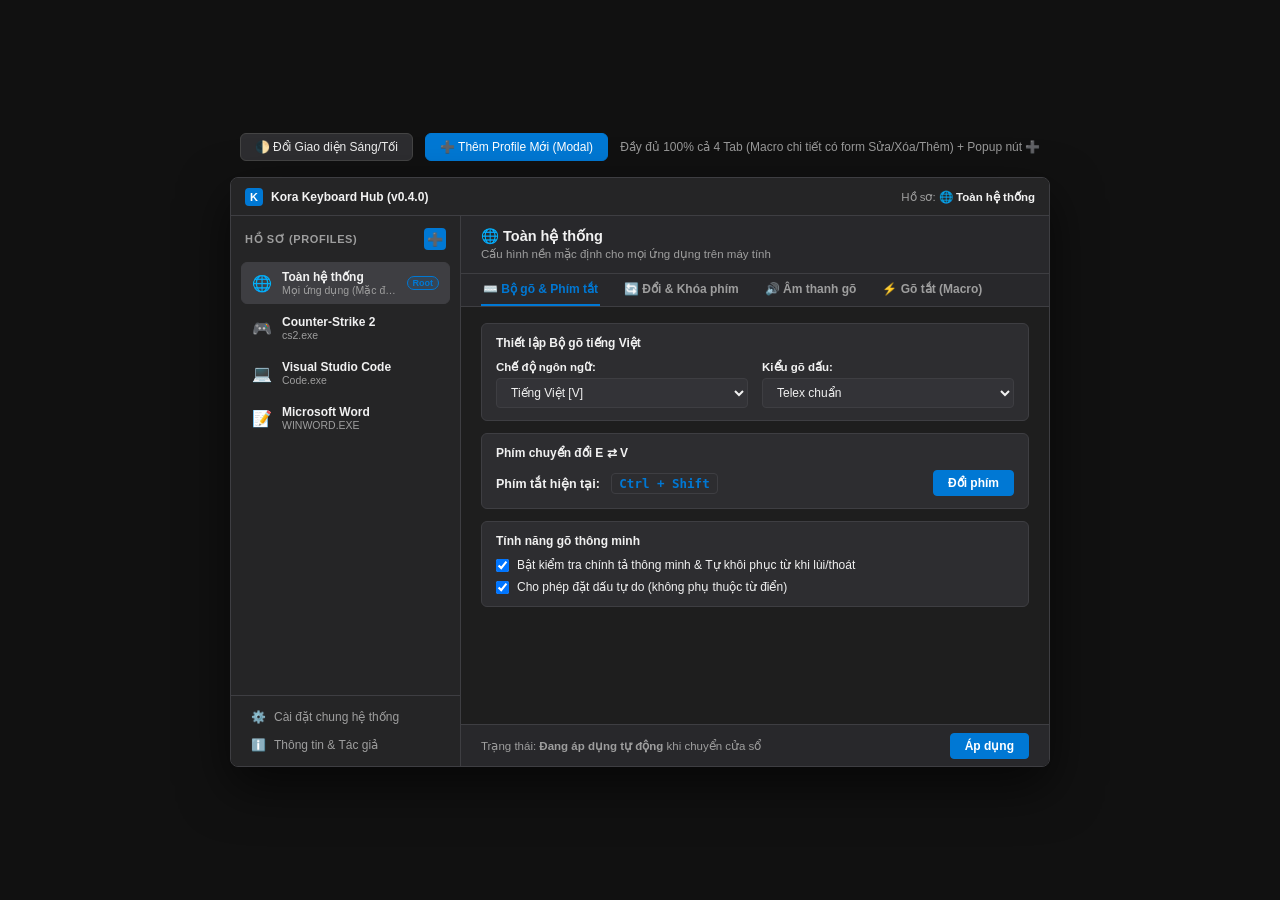
==== mockup_profiles.html @ 6442118b "feat: per-app profiles & redesigned control panel - Profile system (root + per-app child profiles) w" ====
<!DOCTYPE html>
<html lang="vi">
<head>
  <meta charset="UTF-8">
  <meta name="viewport" content="width=device-width, initial-scale=1.0">
  <title>Kora - Keyboard Hub (Toàn Diện & Đầy Đủ 100%)</title>
  <style>
    :root {
      --bg-window: #1E1E1E;
      --bg-sidebar: #252526;
      --bg-card: #2D2D30;
      --bg-card-header: #28282B;
      --bg-input: #333337;
      --text-primary: #F1F1F1;
      --text-secondary: #9E9E9E;
      --border: #3E3E42;
      --border-subtle: #333336;
      --tab-active-bg: #3E3E42;
      --accent: #0078D4;
      --accent-hover: #1684D8;
      --danger: #F44747;
      --font-family: "Segoe UI Variable Text", "Segoe UI", -apple-system, BlinkMacSystemFont, sans-serif;
    }

    body.light-theme {
      --bg-window: #F8F8F8;
      --bg-sidebar: #F0F0F0;
      --bg-card: #FFFFFF;
      --bg-card-header: #FAFAFA;
      --bg-input: #FFFFFF;
      --text-primary: #1E1E1E;
      --text-secondary: #6E6E6E;
      --border: #E0E0E0;
      --border-subtle: #E8E8E8;
      --tab-active-bg: #E4E4E4;
      --accent: #0066CC;
      --accent-hover: #0078D4;
    }

    * {
      box-sizing: border-box;
      margin: 0;
      padding: 0;
      user-select: none;
    }

    body {
      background: #111;
      color: var(--text-primary);
      font-family: var(--font-family);
      font-size: 12.5px;
      display: flex;
      flex-direction: column;
      align-items: center;
      justify-content: center;
      min-height: 100vh;
      padding: 24px;
    }

    .top-toolbar {
      display: flex;
      gap: 12px;
      margin-bottom: 16px;
      align-items: center;
    }

    .top-toolbar button {
      background: #2D2D30;
      border: 1px solid #444;
      color: #eee;
      padding: 6px 14px;
      border-radius: 6px;
      cursor: pointer;
      font-size: 12px;
    }

    .top-toolbar button:hover {
      border-color: var(--accent);
      color: #fff;
    }

    /* Main Window */
    .app-window {
      width: 820px;
      height: 590px;
      background: var(--bg-window);
      border: 1px solid var(--border);
      border-radius: 8px;
      box-shadow: 0 20px 50px rgba(0, 0, 0, 0.6);
      display: flex;
      flex-direction: column;
      overflow: hidden;
      position: relative;
    }

    /* Title Bar */
    .titlebar {
      height: 38px;
      background: var(--bg-sidebar);
      border-bottom: 1px solid var(--border);
      display: flex;
      align-items: center;
      justify-content: space-between;
      padding: 0 14px;
    }

    .titlebar-brand {
      display: flex;
      align-items: center;
      gap: 8px;
      font-weight: 600;
      font-size: 12px;
    }

    .titlebar-logo {
      width: 18px;
      height: 18px;
      background: var(--accent);
      color: white;
      border-radius: 4px;
      display: flex;
      align-items: center;
      justify-content: center;
      font-weight: bold;
      font-size: 11px;
    }

    /* Layout: 2 Columns */
    .window-body {
      flex: 1;
      display: flex;
      overflow: hidden;
    }

    /* Sidebar */
    .sidebar {
      width: 230px;
      background: var(--bg-sidebar);
      border-right: 1px solid var(--border);
      display: flex;
      flex-direction: column;
    }

    .sidebar-title {
      padding: 12px 14px 6px 14px;
      font-size: 11px;
      font-weight: 700;
      color: var(--text-secondary);
      text-transform: uppercase;
      letter-spacing: 0.6px;
      display: flex;
      justify-content: space-between;
      align-items: center;
    }

    .btn-add-profile {
      background: var(--accent);
      border: none;
      color: white;
      width: 22px;
      height: 22px;
      border-radius: 4px;
      cursor: pointer;
      display: flex;
      align-items: center;
      justify-content: center;
      font-size: 13px;
      font-weight: bold;
      transition: all 0.15s;
    }

    .btn-add-profile:hover {
      background: var(--accent-hover);
      transform: scale(1.05);
    }

    .profile-tree {
      flex: 1;
      overflow-y: auto;
      padding: 6px 10px;
      display: flex;
      flex-direction: column;
      gap: 3px;
    }

    .profile-item {
      display: flex;
      align-items: center;
      gap: 10px;
      padding: 7px 10px;
      border-radius: 6px;
      cursor: pointer;
      border: 1px solid transparent;
      transition: background 0.12s;
    }

    .profile-item:hover {
      background: var(--tab-active-bg);
    }

    .profile-item.active {
      background: var(--tab-active-bg);
      border-color: var(--border);
    }

    .profile-item-icon {
      font-size: 16px;
      width: 20px;
      text-align: center;
    }

    .profile-item-name {
      font-size: 12px;
      font-weight: 600;
      white-space: nowrap;
      overflow: hidden;
      text-overflow: ellipsis;
    }

    .profile-item-desc {
      font-size: 10.5px;
      color: var(--text-secondary);
      white-space: nowrap;
      overflow: hidden;
      text-overflow: ellipsis;
    }

    .badge-root {
      font-size: 9px;
      background: #0078D422;
      color: var(--accent);
      border: 1px solid var(--accent);
      padding: 1px 5px;
      border-radius: 10px;
      font-weight: 700;
      margin-left: auto;
    }

    .sidebar-footer {
      border-top: 1px solid var(--border);
      padding: 8px 10px;
      display: flex;
      flex-direction: column;
      gap: 2px;
    }

    .sidebar-footer-btn {
      display: flex;
      align-items: center;
      gap: 8px;
      padding: 6px 10px;
      border-radius: 5px;
      font-size: 12px;
      color: var(--text-secondary);
      cursor: pointer;
    }

    .sidebar-footer-btn:hover, .sidebar-footer-btn.active {
      color: var(--text-primary);
      background: var(--tab-active-bg);
    }

    /* Right Main Area */
    .main-area {
      flex: 1;
      display: flex;
      flex-direction: column;
      background: var(--bg-window);
      overflow: hidden;
    }

    .profile-banner {
      padding: 12px 20px;
      border-bottom: 1px solid var(--border);
      background: var(--bg-card-header);
      display: flex;
      justify-content: space-between;
      align-items: center;
    }

    /* Sub Tabs Header */
    .subtabs {
      display: flex;
      padding: 0 20px;
      background: var(--bg-card-header);
      border-bottom: 1px solid var(--border);
      gap: 22px;
    }

    .subtab {
      padding: 8px 2px;
      font-size: 12px;
      font-weight: 600;
      color: var(--text-secondary);
      cursor: pointer;
      border-bottom: 2px solid transparent;
      transition: all 0.15s;
    }

    .subtab:hover {
      color: var(--text-primary);
    }

    .subtab.active {
      color: var(--accent);
      border-bottom-color: var(--accent);
    }

    /* Content Area */
    .tab-content {
      flex: 1;
      overflow-y: auto;
      padding: 16px 20px;
      display: flex;
      flex-direction: column;
      gap: 12px;
    }

    /* General Cards */
    .card {
      background: var(--bg-card);
      border: 1px solid var(--border);
      border-radius: 6px;
      padding: 12px 14px;
    }

    .card-title {
      font-size: 12px;
      font-weight: 700;
      color: var(--text-primary);
      margin-bottom: 10px;
      display: flex;
      justify-content: space-between;
      align-items: center;
    }

    input[type="text"], select {
      background: var(--bg-input);
      color: var(--text-primary);
      border: 1px solid var(--border);
      padding: 6px 10px;
      border-radius: 4px;
      font-size: 12px;
      outline: none;
      font-family: inherit;
    }

    input[type="text"]:focus, select:focus {
      border-color: var(--accent);
    }

    .btn {
      background: var(--bg-input);
      color: var(--text-primary);
      border: 1px solid var(--border);
      padding: 5px 14px;
      border-radius: 4px;
      cursor: pointer;
      font-size: 12px;
      font-weight: 500;
      display: inline-flex;
      align-items: center;
      gap: 5px;
    }

    .btn:hover {
      border-color: var(--accent);
      color: var(--accent);
    }

    .btn-primary {
      background: var(--accent);
      border-color: var(--accent);
      color: white;
      font-weight: 600;
    }

    .btn-primary:hover {
      background: var(--accent-hover);
      color: white;
    }

    .btn-danger {
      color: var(--danger);
    }

    .btn-danger:hover {
      background: #E8112315;
      border-color: var(--danger);
    }

    label.check-row {
      display: flex;
      align-items: center;
      gap: 8px;
      font-size: 12px;
      cursor: pointer;
      color: var(--text-primary);
    }

    .key-badge {
      display: inline-block;
      background: var(--bg-card);
      border: 1px solid var(--border);
      padding: 2px 7px;
      border-radius: 4px;
      font-family: monospace;
      font-weight: bold;
      color: var(--accent);
    }

    .chip-wrap {
      display: flex;
      flex-wrap: wrap;
      gap: 6px;
      margin-top: 8px;
    }

    .chip {
      background: var(--bg-input);
      border: 1px solid var(--border);
      border-radius: 12px;
      padding: 2px 9px;
      font-size: 11px;
      display: flex;
      align-items: center;
      gap: 5px;
    }

    .chip-close {
      cursor: pointer;
      color: var(--text-secondary);
    }

    .chip-close:hover {
      color: var(--danger);
    }

    /* ===================================== */
    /* MACRO DETAIL VIEW ELEMENTS            */
    /* ===================================== */
    .macro-input-box {
      background: var(--bg-card-header);
      border: 1px solid var(--border);
      border-radius: 6px;
      padding: 10px 12px;
      display: flex;
      gap: 10px;
      align-items: center;
    }

    .input-field-group {
      display: flex;
      flex-direction: column;
      gap: 3px;
    }

    .input-field-group label {
      font-size: 10.5px;
      font-weight: 600;
      color: var(--text-secondary);
      text-transform: uppercase;
    }

    .macro-table-container {
      flex: 1;
      border: 1px solid var(--border);
      border-radius: 6px;
      overflow: hidden;
      display: flex;
      flex-direction: column;
      background: var(--bg-input);
      min-height: 190px;
    }

    .macro-table-header {
      background: var(--bg-card-header);
      border-bottom: 1px solid var(--border);
      display: grid;
      grid-template-columns: 120px 1fr 140px 80px;
      padding: 6px 12px;
      font-size: 11px;
      font-weight: 700;
      color: var(--text-secondary);
      text-transform: uppercase;
      letter-spacing: 0.5px;
    }

    .macro-table-body {
      flex: 1;
      overflow-y: auto;
    }

    .macro-row {
      display: grid;
      grid-template-columns: 120px 1fr 140px 80px;
      padding: 7px 12px;
      align-items: center;
      font-size: 12px;
      border-bottom: 1px solid var(--border-subtle);
      cursor: pointer;
      transition: background 0.1s;
    }

    .macro-row:hover {
      background: rgba(255, 255, 255, 0.04);
    }

    .macro-row.selected {
      background: var(--tab-active-bg);
      border-color: var(--accent);
    }

    .type-badge {
      display: inline-block;
      font-size: 10.5px;
      padding: 1px 6px;
      border-radius: 4px;
      background: rgba(255, 255, 255, 0.06);
      color: var(--text-secondary);
    }

    /* Remap Table */
    .data-table {
      width: 100%;
      border-collapse: collapse;
      background: var(--bg-input);
      border: 1px solid var(--border);
      border-radius: 4px;
      overflow: hidden;
    }

    .data-table th {
      text-align: left;
      font-size: 11px;
      color: var(--text-secondary);
      padding: 6px 10px;
      background: var(--bg-card-header);
      border-bottom: 1px solid var(--border);
    }

    .data-table td {
      padding: 6px 10px;
      font-size: 11.5px;
      border-bottom: 1px solid var(--border-subtle);
    }

    .panel-footer {
      height: 42px;
      background: var(--bg-card-header);
      border-top: 1px solid var(--border);
      display: flex;
      align-items: center;
      justify-content: space-between;
      padding: 0 20px;
    }

    /* ===================================== */
    /* MODAL: ADD PROFILE DIALOG             */
    /* ===================================== */
    .modal-backdrop {
      position: absolute;
      top: 0; left: 0; right: 0; bottom: 0;
      background: rgba(0, 0, 0, 0.65);
      backdrop-filter: blur(3px);
      display: none;
      align-items: center;
      justify-content: center;
      z-index: 1000;
      animation: fadeIn 0.15s ease-out;
    }

    @keyframes fadeIn {
      from { opacity: 0; transform: scale(0.98); }
      to { opacity: 1; transform: scale(1); }
    }

    .modal-window {
      width: 500px;
      background: var(--bg-window);
      border: 1px solid var(--border);
      border-radius: 8px;
      box-shadow: 0 24px 60px rgba(0, 0, 0, 0.7);
      display: flex;
      flex-direction: column;
      overflow: hidden;
    }

    .modal-header {
      padding: 12px 16px;
      background: var(--bg-sidebar);
      border-bottom: 1px solid var(--border);
      display: flex;
      align-items: center;
      justify-content: space-between;
    }

    .modal-header h3 {
      font-size: 13.5px;
      font-weight: 700;
      display: flex;
      align-items: center;
      gap: 8px;
    }

    .modal-close-btn {
      cursor: pointer;
      color: var(--text-secondary);
      font-size: 16px;
      padding: 2px 6px;
      border-radius: 4px;
    }

    .modal-close-btn:hover {
      color: var(--text-primary);
      background: var(--tab-active-bg);
    }

    .modal-body {
      padding: 16px;
      display: flex;
      flex-direction: column;
      gap: 12px;
      max-height: 480px;
      overflow-y: auto;
    }

    .preset-container {
      display: flex;
      gap: 8px;
      margin-bottom: 4px;
    }

    .preset-card {
      flex: 1;
      background: var(--bg-card);
      border: 1px solid var(--border);
      border-radius: 6px;
      padding: 8px 10px;
      cursor: pointer;
      text-align: center;
      transition: all 0.15s;
    }

    .preset-card:hover {
      border-color: var(--accent);
      background: var(--tab-active-bg);
    }

    .preset-card.selected {
      border-color: var(--accent);
      background: rgba(0, 120, 212, 0.15);
    }

    .preset-card-icon {
      font-size: 18px;
      margin-bottom: 3px;
    }

    .preset-card-title {
      font-size: 11.5px;
      font-weight: 600;
    }

    .running-apps-box {
      border: 1px solid var(--border);
      border-radius: 6px;
      background: var(--bg-input);
      overflow: hidden;
      display: flex;
      flex-direction: column;
      margin-top: 4px;
    }

    .running-apps-search {
      padding: 6px 10px;
      border-bottom: 1px solid var(--border);
      display: flex;
      gap: 6px;
      align-items: center;
      background: var(--bg-card-header);
    }

    .running-apps-list {
      max-height: 150px;
      overflow-y: auto;
    }

    .app-item {
      padding: 7px 12px;
      display: flex;
      align-items: center;
      justify-content: space-between;
      cursor: pointer;
      border-bottom: 1px solid var(--border-subtle);
      transition: background 0.1s;
    }

    .app-item:hover {
      background: var(--accent);
      color: white;
    }

    .app-item:hover .app-item-exe {
      color: rgba(255, 255, 255, 0.8);
    }

    .app-item-left {
      display: flex;
      align-items: center;
      gap: 8px;
      font-size: 12px;
      font-weight: 500;
    }

    .app-item-exe {
      font-size: 11px;
      color: var(--text-secondary);
      font-family: monospace;
    }

    .icon-picker-bar {
      display: flex;
      gap: 6px;
      overflow-x: auto;
      padding: 4px 0;
    }

    .icon-option {
      width: 28px;
      height: 28px;
      display: flex;
      align-items: center;
      justify-content: center;
      border-radius: 4px;
      background: var(--bg-input);
      border: 1px solid var(--border);
      cursor: pointer;
      font-size: 14px;
    }

    .icon-option:hover, .icon-option.selected {
      border-color: var(--accent);
      background: var(--accent);
    }
  </style>
</head>
<body>

  <div class="top-toolbar">
    <button onclick="toggleTheme()">🌓 Đổi Giao diện Sáng/Tối</button>
    <button onclick="openAddProfileModal()" style="background:var(--accent); color:white; border-color:var(--accent);">
      ➕ Thêm Profile Mới (Modal)
    </button>
    <span style="color: #999; font-size: 12px;">Đầy đủ 100% cả 4 Tab (Macro chi tiết có form Sửa/Xóa/Thêm) + Popup nút ➕</span>
  </div>

  <div class="app-window" id="mainWindow">
    <!-- Titlebar -->
    <div class="titlebar">
      <div class="titlebar-brand">
        <div class="titlebar-logo">K</div>
        <span>Kora Keyboard Hub (v0.4.0)</span>
      </div>
      <div style="font-size: 11.5px; color: var(--text-secondary);">
        Hồ sơ: <b id="titleActiveProf" style="color:var(--text-primary)">🌐 Toàn hệ thống</b>
      </div>
    </div>

    <!-- Window Body -->
    <div class="window-body">

      <!-- Sidebar -->
      <div class="sidebar">
        <div class="sidebar-title">
          <span>HỒ SƠ (PROFILES)</span>
          <button class="btn-add-profile" title="Thêm Profile Mới" onclick="openAddProfileModal()">➕</button>
        </div>

        <div class="profile-tree" id="profileTree">
          <!-- Profiles injected here -->
        </div>

        <!-- Sidebar footer -->
        <div class="sidebar-footer">
          <div class="sidebar-footer-btn" id="btnSystemSettings" onclick="openSystemSettings()">
            <span>⚙️</span> Cài đặt chung hệ thống
          </div>
          <div class="sidebar-footer-btn" id="btnAbout" onclick="openAbout()">
            <span>ℹ️</span> Thông tin & Tác giả
          </div>
        </div>
      </div>

      <!-- Right Main Panel -->
      <div class="main-area">

        <!-- Banner -->
        <div class="profile-banner">
          <div>
            <h2 id="profBannerTitle" style="font-size: 14.5px; font-weight: 700;">🌐 Toàn hệ thống</h2>
            <p id="profBannerSub" style="font-size: 11.5px; color: var(--text-secondary); margin-top: 2px;">
              Cấu hình nền mặc định cho mọi ứng dụng trên máy tính
            </p>
          </div>
          <div style="display:flex; gap: 8px;">
            <button class="btn btn-danger" id="btnDelProf" style="display:none;" onclick="deleteActiveProfile()">Xóa Profile</button>
          </div>
        </div>

        <!-- Subtabs -->
        <div class="subtabs" id="subtabContainer">
          <div class="subtab active" onclick="switchSubTab('typing')">⌨️ Bộ gõ & Phím tắt</div>
          <div class="subtab" onclick="switchSubTab('remap')">🔄 Đổi & Khóa phím</div>
          <div class="subtab" onclick="switchSubTab('sound')">🔊 Âm thanh gõ</div>
          <div class="subtab" onclick="switchSubTab('macro')">⚡ Gõ tắt (Macro)</div>
        </div>

        <!-- Main Tab Content Body -->
        <div class="tab-content" id="tabContentArea">
          <!-- Dynamic Content -->
        </div>

        <!-- Footer -->
        <div class="panel-footer">
          <span style="font-size: 11.5px; color: var(--text-secondary);" id="footerStatusText">
            Trạng thái: <b>Đang áp dụng tự động</b> khi chuyển cửa sổ
          </span>
          <button class="btn btn-primary" onclick="alert('Đã lưu cấu hình thành công!')">Áp dụng</button>
        </div>

      </div>

    </div>

    <!-- ==================================================== -->
    <!-- MODAL DIALOG: THÊM HỒ SƠ ỨNG DỤNG MỚI                -->
    <!-- ==================================================== -->
    <div class="modal-backdrop" id="addProfileModal">
      <div class="modal-window">
        <!-- Header -->
        <div class="modal-header">
          <h3>
            <span style="background:var(--accent); color:white; border-radius:4px; padding:2px 6px; font-size:12px;">+</span>
            Thêm Hồ Sơ Ứng Dụng Mới
          </h3>
          <span class="modal-close-btn" onclick="closeAddProfileModal()">✕</span>
        </div>

        <!-- Body -->
        <div class="modal-body">
          <div style="font-size:11.5px; color:var(--text-secondary); background:var(--bg-card-header); padding:8px 12px; border-radius:5px; border:1px solid var(--border);">
            💡 Hồ sơ mới tạo sẽ <b>tự động kế thừa toàn bộ thiết lập</b> từ Toàn hệ thống. Bạn chỉ cần chỉnh sửa các phím hoặc cài đặt muốn ghi đè riêng cho ứng dụng này.
          </div>
          
          <!-- 1. Profile Name & Icon Picker -->
          <div style="display:flex; gap: 10px;">
            <div style="width: 50px;">
              <label style="font-size:11px; font-weight:600; color:var(--text-secondary); display:block; margin-bottom:4px;">Icon:</label>
              <div id="selectedIconBox" style="width:100%; height:32px; background:var(--bg-input); border:1px solid var(--border); border-radius:4px; display:flex; align-items:center; justify-content:center; font-size:16px; cursor:pointer;" onclick="toggleIconPicker()">
                ⚡
              </div>
            </div>

            <div style="flex: 1;">
              <label style="font-size:11px; font-weight:600; color:var(--text-secondary); display:block; margin-bottom:4px;">Tên gợi nhớ:</label>
              <input type="text" id="inputProfName" placeholder="VD: Valorant, Figma, Photoshop..." style="width: 100%;">
            </div>
          </div>

          <!-- Mini Icon Picker list (toggled) -->
          <div class="icon-picker-bar" id="iconPickerBar" style="display:none;">
            <span class="icon-option" onclick="pickIcon('🎮')">🎮</span>
            <span class="icon-option" onclick="pickIcon('💻')">💻</span>
            <span class="icon-option" onclick="pickIcon('📝')">📝</span>
            <span class="icon-option" onclick="pickIcon('🎨')">🎨</span>
            <span class="icon-option" onclick="pickIcon('🌐')">🌐</span>
            <span class="icon-option" onclick="pickIcon('⚡')">⚡</span>
            <span class="icon-option" onclick="pickIcon('🎧')">🎧</span>
            <span class="icon-option" onclick="pickIcon('🚀')">🚀</span>
            <span class="icon-option" onclick="pickIcon('💬')">💬</span>
          </div>

          <!-- 3. Target Executable Process -->
          <div>
            <div style="display:flex; justify-content:space-between; align-items:center; margin-bottom:4px;">
              <label style="font-size:11px; font-weight:600; color:var(--text-secondary);">Tiến trình ứng dụng (.exe):</label>
              <button class="btn" style="padding:2px 8px; font-size:11px;" onclick="promptBrowseExe()">📁 Chọn file .exe...</button>
            </div>
            <input type="text" id="inputProcessExe" placeholder="VD: Photoshop.exe hoặc chọn danh sách bên dưới" style="width: 100%;">
          </div>

          <!-- 4. Pick from Running Windows Apps -->
          <div>
            <div style="display:flex; justify-content:space-between; align-items:center; margin-bottom:4px;">
              <label style="font-size:11px; font-weight:600; color:var(--text-secondary);">Hoặc click chọn từ ứng dụng đang chạy:</label>
              <span style="font-size:11px; color:var(--accent); cursor:pointer;" onclick="refreshRunningApps()">🔄 Quét lại</span>
            </div>

            <div class="running-apps-box">
              <div class="running-apps-search">
                <span style="color:var(--text-secondary);">🔍</span>
                <input type="text" id="searchAppInput" placeholder="Tìm kiếm ứng dụng đang mở..." style="border:none; background:transparent; padding:2px 4px; width:100%; font-size:11.5px;" oninput="filterRunningApps(this.value)">
              </div>

              <div class="running-apps-list" id="runningAppsList">
                <div class="app-item" onclick="chooseRunningApp('Valorant', 'VALORANT-Win64-Shipping.exe', '🎮')">
                  <div class="app-item-left"><span>🎮</span> <span>Valorant</span></div>
                  <div class="app-item-exe">VALORANT-Win64-Shipping.exe</div>
                </div>

                <div class="app-item" onclick="chooseRunningApp('Adobe Photoshop 2026', 'Photoshop.exe', '🎨')">
                  <div class="app-item-left"><span>🎨</span> <span>Adobe Photoshop 2026</span></div>
                  <div class="app-item-exe">Photoshop.exe</div>
                </div>

                <div class="app-item" onclick="chooseRunningApp('Discord', 'Discord.exe', '💬')">
                  <div class="app-item-left"><span>💬</span> <span>Discord</span></div>
                  <div class="app-item-exe">Discord.exe</div>
                </div>

                <div class="app-item" onclick="chooseRunningApp('Google Chrome', 'chrome.exe', '🌐')">
                  <div class="app-item-left"><span>🌐</span> <span>Google Chrome</span></div>
                  <div class="app-item-exe">chrome.exe</div>
                </div>

                <div class="app-item" onclick="chooseRunningApp('Windows Terminal', 'WindowsTerminal.exe', '⚡')">
                  <div class="app-item-left"><span>⚡</span> <span>Windows Terminal</span></div>
                  <div class="app-item-exe">WindowsTerminal.exe</div>
                </div>

                <div class="app-item" onclick="chooseRunningApp('Spotify Music', 'Spotify.exe', '🎧')">
                  <div class="app-item-left"><span>🎧</span> <span>Spotify</span></div>
                  <div class="app-item-exe">Spotify.exe</div>
                </div>
              </div>
            </div>
          </div>

        </div>

        <!-- Footer -->
        <div class="panel-footer" style="background:var(--bg-sidebar);">
          <span style="font-size:11px; color:var(--text-secondary);">
            Hỗ trợ nhận diện tự động tiến trình chạy ngầm
          </span>
          <div style="display:flex; gap:8px;">
            <button class="btn" onclick="closeAddProfileModal()">Hủy bỏ</button>
            <button class="btn btn-primary" onclick="confirmCreateProfile()">Tạo Profile</button>
          </div>
        </div>

      </div>
    </div>

    <!-- ==================================================== -->
    <!-- MODAL 2: THÊM QUY TẮC ĐỔI PHÍM (REMAP DIALOG)        -->
    <!-- ==================================================== -->
    <div class="modal-backdrop" id="remapModal">
      <div class="modal-window" style="width: 480px;">
        <div class="modal-header">
          <h3>
            <span style="background:var(--accent); color:white; border-radius:4px; padding:2px 6px; font-size:12px;">🔄</span>
            Thêm Quy Tắc Đổi Phím (Key Remap)
          </h3>
          <span class="modal-close-btn" onclick="closeRemapModal()">✕</span>
        </div>

        <div class="modal-body">
          <div style="font-size:11.5px; color:var(--text-secondary); background:var(--bg-card-header); padding:8px 12px; border-radius:5px; border:1px solid var(--border);">
            💡 Nhấn trực tiếp phím trên bàn phím của bạn vào ô bên dưới hoặc chọn từ danh sách.
          </div>

          <!-- 2 Key Input Box with Arrow -->
          <div style="display:flex; align-items:center; justify-content:space-between; gap:12px; margin-top:8px;">
            <!-- Key From -->
            <div style="flex:1;">
              <label style="font-size:11.5px; font-weight:700; color:var(--text-secondary); display:block; margin-bottom:4px;">
                KHI BẤM PHÍM:
              </label>
              <div id="boxKeyFrom" style="height:38px; background:var(--bg-input); border:2px dashed var(--accent); border-radius:6px; display:flex; align-items:center; justify-content:center; font-family:monospace; font-size:13px; font-weight:bold; cursor:pointer;" onclick="listenKey('from')">
                <span id="txtKeyFrom" style="color:var(--accent);">Caps Lock</span>
              </div>
              <small style="color:var(--text-secondary); font-size:10.5px; margin-top:3px; display:block;">Click vào ô để bấm phím</small>
            </div>

            <div style="font-size:22px; color:var(--accent); font-weight:bold; padding-top:14px;">➜</div>

            <!-- Key To -->
            <div style="flex:1;">
              <label style="font-size:11.5px; font-weight:700; color:var(--text-secondary); display:block; margin-bottom:4px;">
                SẼ HOẠT ĐỘNG NHƯ:
              </label>
              <div id="boxKeyTo" style="height:38px; background:var(--bg-input); border:1px solid var(--border); border-radius:6px; display:flex; align-items:center; justify-content:center; font-family:monospace; font-size:13px; font-weight:bold; cursor:pointer;" onclick="listenKey('to')">
                <span id="txtKeyTo">Escape</span>
              </div>
              <small style="color:var(--text-secondary); font-size:10.5px; margin-top:3px; display:block;">Click vào ô để bấm phím</small>
            </div>
          </div>

          <!-- Quick Suggestions -->
          <div style="margin-top:10px;">
            <label style="font-size:11px; font-weight:600; color:var(--text-secondary); display:block; margin-bottom:6px;">
              Các cặp đổi phím phổ biến:
            </label>
            <div style="display:flex; flex-wrap:wrap; gap:6px;">
              <button class="btn" style="font-size:11px; padding:3px 8px;" onclick="setRemapPair('Caps Lock', 'Ctrl')">Caps Lock ➜ Ctrl</button>
              <button class="btn" style="font-size:11px; padding:3px 8px;" onclick="setRemapPair('Caps Lock', 'Escape')">Caps Lock ➜ Escape</button>
              <button class="btn" style="font-size:11px; padding:3px 8px;" onclick="setRemapPair('Insert', 'Delete')">Insert ➜ Delete</button>
              <button class="btn" style="font-size:11px; padding:3px 8px;" onclick="setRemapPair('F1', 'Escape')">F1 ➜ Escape</button>
            </div>
          </div>
        </div>

        <div class="panel-footer" style="background:var(--bg-sidebar);">
          <span style="font-size:11px; color:var(--text-secondary);" id="txtRemapTargetContext">Áp dụng cho: <b>...</b></span>
          <div style="display:flex; gap:8px;">
            <button class="btn" onclick="closeRemapModal()">Hủy bỏ</button>
            <button class="btn btn-primary" onclick="confirmSaveRemap()">Xác nhận đổi phím</button>
          </div>
        </div>
      </div>
    </div>

    <!-- ==================================================== -->
    <!-- MODAL 3: KHÓA / VÔ HIỆU HÓA PHÍM (DISABLE DIALOG)    -->
    <!-- ==================================================== -->
    <div class="modal-backdrop" id="disableModal">
      <div class="modal-window" style="width: 480px;">
        <div class="modal-header">
          <h3>
            <span style="background:var(--danger); color:white; border-radius:4px; padding:2px 6px; font-size:12px;">🚫</span>
            Khóa / Vô Hiệu Hóa Phím
          </h3>
          <span class="modal-close-btn" onclick="closeDisableModal()">✕</span>
        </div>

        <div class="modal-body">
          <div style="font-size:11.5px; color:var(--text-secondary); background:var(--bg-card-header); padding:8px 12px; border-radius:5px; border:1px solid var(--border);">
            ⚠️ Khi bị khóa, phím này sẽ <b>không gửi bất kỳ tín hiệu nào</b> về Windows hoặc Game khi bạn nhấn vào nó.
          </div>

          <!-- Key to disable display box -->
          <div style="margin-top:8px;">
            <label style="font-size:11.5px; font-weight:700; color:var(--text-secondary); display:block; margin-bottom:4px;">
              PHÍM CẦN KHÓA:
            </label>
            <div id="boxKeyDisable" style="height:42px; background:var(--bg-input); border:2px dashed var(--danger); border-radius:6px; display:flex; align-items:center; justify-content:center; font-family:monospace; font-size:14px; font-weight:bold; cursor:pointer;" onclick="listenDisableKey()">
              <span id="txtKeyDisable" style="color:var(--danger);">Left Windows</span>
            </div>
            <small style="color:var(--text-secondary); font-size:10.5px; margin-top:3px; display:block;">Click vào khung phía trên rồi bấm phím bạn muốn khóa</small>
          </div>

          <!-- Quick Chips to disable -->
          <div style="margin-top:12px;">
            <label style="font-size:11px; font-weight:600; color:var(--text-secondary); display:block; margin-bottom:6px;">
              Hoặc click chọn nhanh các phím hay bị bấm nhầm:
            </label>
            <div style="display:flex; flex-wrap:wrap; gap:6px;">
              <button class="btn" style="font-size:11px; padding:3px 8px;" onclick="setDisableKeyInput('Left Windows')">🚫 Left Windows</button>
              <button class="btn" style="font-size:11px; padding:3px 8px;" onclick="setDisableKeyInput('Right Windows')">🚫 Right Windows</button>
              <button class="btn" style="font-size:11px; padding:3px 8px;" onclick="setDisableKeyInput('Insert')">🚫 Insert (Ghi đè chữ)</button>
              <button class="btn" style="font-size:11px; padding:3px 8px;" onclick="setDisableKeyInput('Caps Lock')">🚫 Caps Lock</button>
              <button class="btn" style="font-size:11px; padding:3px 8px;" onclick="setDisableKeyInput('F1')">🚫 F1 (Trợ giúp)</button>
              <button class="btn" style="font-size:11px; padding:3px 8px;" onclick="setDisableKeyInput('Scroll Lock')">🚫 Scroll Lock</button>
            </div>
          </div>
        </div>

        <div class="panel-footer" style="background:var(--bg-sidebar);">
          <span style="font-size:11px; color:var(--text-secondary);" id="txtDisableTargetContext">Áp dụng cho: <b>...</b></span>
          <div style="display:flex; gap:8px;">
            <button class="btn" onclick="closeDisableModal()">Hủy bỏ</button>
            <button class="btn btn-danger" style="background:var(--danger); color:white; border-color:var(--danger);" onclick="confirmSaveDisable()">Khóa phím này</button>
          </div>
        </div>
      </div>
    </div>

    <!-- ==================================================== -->
    <!-- MODAL 4: PHÍM CHUYỂN ĐỔI E ⇄ V (HOTKEY DIALOG)       -->
    <!-- ==================================================== -->
    <div class="modal-backdrop" id="hotkeyModal">
      <div class="modal-window" style="width: 440px;">
        <div class="modal-header">
          <h3>
            <span style="background:var(--accent); color:white; border-radius:4px; padding:2px 6px; font-size:12px;">⌨️</span>
            Phím Tắt Chuyển Đổi Tiếng Việt ⇄ Tiếng Anh
          </h3>
          <span class="modal-close-btn" onclick="closeHotkeyModal()">✕</span>
        </div>

        <div class="modal-body">
          <div style="font-size:11.5px; color:var(--text-secondary); background:var(--bg-card-header); padding:8px 12px; border-radius:5px; border:1px solid var(--border);">
            💡 Nhấn tổ hợp phím bạn muốn gán làm phím chuyển đổi hoặc chọn nhanh phím tắt gợi ý bên dưới.
          </div>

          <!-- Hotkey display box -->
          <div style="margin-top:10px;">
            <label style="font-size:11.5px; font-weight:700; color:var(--text-secondary); display:block; margin-bottom:4px;">
              TỔ HỢP PHÍM ĐƯỢC CHỌN:
            </label>
            <div id="boxHotkeyDisplay" style="height:46px; background:var(--bg-input); border:2px dashed var(--accent); border-radius:6px; display:flex; align-items:center; justify-content:center; font-family:monospace; font-size:15px; font-weight:bold; cursor:pointer;" onclick="listenHotkey()">
              <span id="txtHotkeyDisplay" style="color:var(--accent);">Ctrl + Shift</span>
            </div>
            <small style="color:var(--text-secondary); font-size:10.5px; margin-top:3px; display:block;">Click vào khung phía trên rồi bấm tổ hợp phím của bạn</small>
          </div>

          <!-- Quick Suggestions -->
          <div style="margin-top:12px;">
            <label style="font-size:11px; font-weight:600; color:var(--text-secondary); display:block; margin-bottom:6px;">
              Các tổ hợp phím thông dụng:
            </label>
            <div style="display:flex; flex-wrap:wrap; gap:6px;">
              <button class="btn" style="font-size:11px; padding:4px 9px;" onclick="setHotkeyPreset('Ctrl + Shift')">Ctrl + Shift (Mặc định)</button>
              <button class="btn" style="font-size:11px; padding:4px 9px;" onclick="setHotkeyPreset('Alt + Z')">Alt + Z (Tiện tay trái)</button>
              <button class="btn" style="font-size:11px; padding:4px 9px;" onclick="setHotkeyPreset('Windows + Space')">Win + Space</button>
              <button class="btn" style="font-size:11px; padding:4px 9px;" onclick="setHotkeyPreset('Shift + Space')">Shift + Space</button>
              <button class="btn" id="btnInheritHotkey" style="font-size:11px; padding:4px 9px; display:none;" onclick="setHotkeyPreset('inherit')">🌐 Kế thừa Toàn hệ thống</button>
            </div>
          </div>
        </div>

        <div class="panel-footer" style="background:var(--bg-sidebar);">
          <span style="font-size:11px; color:var(--text-secondary);" id="txtHotkeyTargetContext">Áp dụng cho: <b>...</b></span>
          <div style="display:flex; gap:8px;">
            <button class="btn" onclick="closeHotkeyModal()">Hủy bỏ</button>
            <button class="btn btn-primary" onclick="confirmSaveHotkey()">Lưu phím tắt</button>
          </div>
        </div>
      </div>
    </div>

  </div>

  <script>
    // State database
    const profiles = {
      global: {
        id: 'global',
        name: 'Toàn hệ thống',
        process: 'Mọi ứng dụng (Mặc định)',
        icon: '🌐',
        isRoot: true,
        mode: 'vietnamese',
        method: 'telex',
        hotkey: 'Ctrl + Shift',
        smartSpell: true,
        freeTyping: true,
        remaps: [
          { from: 'Caps Lock', to: 'Ctrl' },
          { from: 'Scroll Lock', to: 'Mute Volume' }
        ],
        disabled: ['Insert'],
        soundEnabled: true,
        soundPack: 'Mechanical Cherry Blue (Clicky)',
        soundVol: 80,
        macroRule: 'global',
        useMacro: true,
        macroInEnglish: true,
        macros: [
          { key: 'vn', val: 'Việt Nam', type: 'Bình thường' },
          { key: 'dc', val: 'được', type: 'Bình thường' },
          { key: 'ko', val: 'không', type: 'Bình thường' },
          { key: 'Kora', val: 'Kora Vietnamese Input Method', type: 'Đầu từ' },
          { key: 'email', val: 'manhkien13041997@gmail.com', type: 'Bình thường' }
        ]
      },
      cs2: {
        id: 'cs2',
        name: 'Counter-Strike 2',
        process: 'cs2.exe',
        icon: '🎮',
        isRoot: false,
        mode: 'english',
        method: 'inherit',
        hotkey: 'inherit',
        smartSpell: true,
        freeTyping: false,
        soundEnabled: false,
        soundPack: 'inherit',
        soundVol: 0,
        useMacro: true,
        macroInEnglish: false,
        mutedMacros: ['vn', 'dc'],
        overriddenMacros: {},
        appMacros: [{ key: 'gg', val: 'Good Game! Well played.', type: 'Bình thường' }],
        // Remap & Disable Cách 2
        mutedRemaps: ['Scroll Lock'],
        overriddenRemaps: {},
        appRemaps: [],
        unmutedDisabled: [],
        appDisabled: ['Left Windows', 'Right Windows', 'Caps Lock']
      },
      vscode: {
        id: 'vscode',
        name: 'Visual Studio Code',
        process: 'Code.exe',
        icon: '💻',
        isRoot: false,
        mode: 'inherit',
        method: 'inherit',
        hotkey: 'inherit',
        smartSpell: false,
        freeTyping: true,
        soundEnabled: true,
        soundPack: 'Typing Mechanical Quiet',
        soundVol: 60,
        useMacro: true,
        macroInEnglish: true,
        mutedMacros: [],
        overriddenMacros: {
          'email': { val: 'kien.manh@rust-coder.io', type: 'Bình thường' }
        },
        appMacros: [
          { key: 'fn', val: 'pub fn new() -> Self {\n    Self {}\n}', type: 'Bình thường' },
          { key: 'st', val: 'pub struct MyModel {}', type: 'Bình thường' }
        ],
        // Remap & Disable Cách 2
        mutedRemaps: [],
        overriddenRemaps: {
          'Caps Lock': 'Escape'
        },
        appRemaps: [{ from: 'F1', to: 'F5' }],
        unmutedDisabled: ['Insert'], // Mở khóa phím Insert trong VS Code
        appDisabled: []
      },
      word: {
        id: 'word',
        name: 'Microsoft Word',
        process: 'WINWORD.EXE',
        icon: '📝',
        isRoot: false,
        mode: 'vietnamese',
        method: 'telex',
        hotkey: 'inherit',
        smartSpell: true,
        freeTyping: true,
        soundEnabled: true,
        soundPack: 'inherit',
        soundVol: 80,
        useMacro: true,
        macroInEnglish: false,
        mutedMacros: [],
        overriddenMacros: {},
        appMacros: [],
        mutedRemaps: [],
        overriddenRemaps: {},
        appRemaps: [],
        unmutedDisabled: [],
        appDisabled: []
      }
    };

    let activeProfileId = 'global';
    let activeSubTab = 'typing';
    let isGlobalSettingsView = false;
    let selectedMacroIndex = -1;
    let currentSelectedIcon = '🎮';
    let currentPreset = 'custom';

    function renderSidebar() {
      const tree = document.getElementById('profileTree');
      tree.innerHTML = Object.values(profiles).map(p => `
        <div class="profile-item ${activeProfileId === p.id && !isGlobalSettingsView ? 'active' : ''}" onclick="selectProfile('${p.id}')">
          <span class="profile-item-icon">${p.icon}</span>
          <div style="flex:1; min-width:0;">
            <div class="profile-item-name">${p.name}</div>
            <div class="profile-item-desc">${p.process}</div>
          </div>
          ${p.isRoot ? '<span class="badge-root">Root</span>' : ''}
        </div>
      `).join('');
    }

    function selectProfile(id) {
      activeProfileId = id;
      isGlobalSettingsView = false;
      document.getElementById('btnSystemSettings').classList.remove('active');
      document.getElementById('btnAbout').classList.remove('active');
      document.getElementById('subtabContainer').style.display = 'flex';
      selectedMacroIndex = -1;
      renderSidebar();
      renderCurrentTab();
    }

    function switchSubTab(tab) {
      activeSubTab = tab;
      const tabs = document.querySelectorAll('.subtab');
      tabs.forEach((el, idx) => {
        const names = ['typing', 'remap', 'sound', 'macro'];
        el.classList.toggle('active', names[idx] === tab);
      });
      selectedMacroIndex = -1;
      renderCurrentTab();
    }

    function renderCurrentTab() {
      const p = profiles[activeProfileId];
      const area = document.getElementById('tabContentArea');

      // Update Header info
      document.getElementById('titleActiveProf').innerText = `${p.icon} ${p.name}`;
      document.getElementById('profBannerTitle').innerText = `${p.icon} ${p.name}`;
      document.getElementById('profBannerSub').innerText = p.isRoot 
        ? 'Cấu hình nền mặc định cho mọi ứng dụng trên máy tính' 
        : `Áp dụng khi tiến trình ${p.process} đang được kích hoạt`;
      document.getElementById('btnDelProf').style.display = p.isRoot ? 'none' : 'block';

      // 1. TAB TYPING
      if (activeSubTab === 'typing') {
        area.innerHTML = `
          <div class="card">
            <div class="card-title">Thiết lập Bộ gõ tiếng Việt</div>
            <div style="display:grid; grid-template-columns: 1fr 1fr; gap: 14px;">
              <div>
                <label style="display:block; font-size:11.5px; font-weight:600; margin-bottom:4px;">Chế độ ngôn ngữ:</label>
                <select style="width:100%;">
                  ${!p.isRoot ? '<option ' + (p.mode === 'inherit' ? 'selected' : '') + '>Kế thừa Toàn hệ thống</option>' : ''}
                  <option ${p.mode === 'vietnamese' ? 'selected' : ''}>Tiếng Việt [V]</option>
                  <option ${p.mode === 'english' ? 'selected' : ''}>Tiếng Anh [E]</option>
                </select>
              </div>
              <div>
                <label style="display:block; font-size:11.5px; font-weight:600; margin-bottom:4px;">Kiểu gõ dấu:</label>
                <select style="width:100%;">
                  ${!p.isRoot ? '<option ' + (p.method === 'inherit' ? 'selected' : '') + '>Kế thừa Toàn hệ thống</option>' : ''}
                  <option ${p.method === 'telex' ? 'selected' : ''}>Telex chuẩn</option>
                  <option ${p.method === 'vni' ? 'selected' : ''}>VNI</option>
                  <option ${p.method === 'simple' ? 'selected' : ''}>Simple Telex</option>
                </select>
              </div>
            </div>
          </div>

          <div class="card">
            <div class="card-title">Phím chuyển đổi E ⇄ V</div>
            <div style="display:flex; justify-content:space-between; align-items:center;">
              <div>
                <span style="font-weight:600;">Phím tắt hiện tại:</span>
                <span class="key-badge" style="margin-left: 8px;">
                  ${p.hotkey === 'inherit' ? `Kế thừa (${profiles.global.hotkey})` : p.hotkey}
                </span>
                ${!p.isRoot && p.hotkey !== 'inherit' ? '<span class="type-badge" style="color:var(--warning); margin-left:6px;">✏️ Ghi đè</span>' : ''}
              </div>
              <div style="display:flex; gap:6px;">
                ${!p.isRoot && p.hotkey !== 'inherit' ? '<button class="btn" onclick="restoreGlobalHotkey()">Khôi phục</button>' : ''}
                <button class="btn btn-primary" onclick="openHotkeyModal()">
                  ${p.hotkey === 'inherit' && !p.isRoot ? 'Tùy biến cho app này' : 'Đổi phím'}
                </button>
              </div>
            </div>
          </div>

          <div class="card">
            <div class="card-title">Tính năng gõ thông minh</div>
            <div style="display:flex; flex-direction:column; gap:8px;">
              <label class="check-row">
                <input type="checkbox" ${p.smartSpell ? 'checked' : ''}> 
                Bật kiểm tra chính tả thông minh & Tự khôi phục từ khi lùi/thoát
              </label>
              <label class="check-row">
                <input type="checkbox" ${p.freeTyping ? 'checked' : ''}> 
                Cho phép đặt dấu tự do (không phụ thuộc từ điển)
              </label>
            </div>
          </div>
        `;
      } 
      // 2. TAB REMAP & DISABLE (CÁCH 2: LIVE INHERITANCE + OVERRIDE & MUTE)
      else if (activeSubTab === 'remap') {
        const isRoot = p.isRoot;

        area.innerHTML = `
          ${!isRoot ? `
            <div class="card" style="background:var(--bg-card-header); border-left:3px solid var(--accent); padding:10px 14px;">
              <div style="font-weight:600; font-size:12px; display:flex; justify-content:space-between; align-items:center;">
                <span>🔗 Kế thừa quy tắc phím từ Toàn hệ thống</span>
                <span style="font-size:11px; color:var(--text-secondary);">Tự động đồng bộ</span>
              </div>
              <div style="font-size:11.5px; color:var(--text-secondary); margin-top:3px;">
                Mọi quy tắc đổi phím và khóa phím ở Toàn hệ thống đều có hiệu lực ở đây. Bạn có thể <b>Tắt riêng</b>, <b>Ghi đè phím đích</b> hoặc <b>Chặn thêm phím mới</b> cho ứng dụng này.
              </div>
            </div>
          ` : ''}

          <!-- KEY REMAPPING CARD -->
          <div class="card">
            <div class="card-title">
              <span>Bảng Đổi Phím (Key Remapping)</span>
              <button class="btn btn-primary" onclick="addOrOverrideRemap()">+ Đổi phím</button>
            </div>
            <table class="data-table">
              <thead>
                <tr>
                  <th style="width:130px;">Phím bấm</th>
                  <th style="width:30px;"></th>
                  <th>Hoạt động như</th>
                  <th style="width:140px;">Nguồn gốc</th>
                  <th style="width:130px; text-align:right;">Hành động</th>
                </tr>
              </thead>
              <tbody>
                ${renderRemapRowsCách2(p)}
              </tbody>
            </table>
          </div>

          <!-- KEY DISABLING CARD (TABLE LISTVIEW FORMAT) -->
          <div class="card">
            <div class="card-title">
              <span>Bảng Khóa / Vô hiệu hóa phím (Disable Keys)</span>
              <button class="btn btn-primary" onclick="addAppDisableKey()">+ Chặn phím</button>
            </div>
            <table class="data-table">
              <thead>
                <tr>
                  <th style="width:160px;">Phím bị chặn</th>
                  <th>Trạng thái</th>
                  <th style="width:140px;">Nguồn gốc</th>
                  <th style="width:130px; text-align:right;">Hành động</th>
                </tr>
              </thead>
              <tbody>
                ${renderDisableTableRowsCách2(p)}
              </tbody>
            </table>
          </div>
        `;
      }
      // 3. TAB SOUND
      else if (activeSubTab === 'sound') {
        area.innerHTML = `
          <div class="card">
            <div class="card-title">
              <span>Âm thanh gõ phím cơ (Typing Sound)</span>
              <label class="check-row" style="font-weight:600;">
                <input type="checkbox" id="chkSound" ${p.soundEnabled ? 'checked' : ''} onchange="toggleSound(this.checked)"> Bật âm thanh
              </label>
            </div>
            <div style="display:flex; flex-direction:column; gap:12px; margin-top:10px;">
              <div>
                <label style="display:block; font-size:11.5px; font-weight:600; margin-bottom:4px;">Gói âm thanh (Soundpack):</label>
                <select style="width:100%;" ${!p.soundEnabled ? 'disabled' : ''}>
                  ${!p.isRoot ? '<option>Kế thừa Toàn hệ thống</option>' : ''}
                  <option selected>Mechanical Cherry Blue (Clicky tiếng đanh giòn)</option>
                  <option>Mechanical Cherry Brown (Tactile đầm tay)</option>
                  <option>Typing Mechanical Quiet (Êm dịu ban đêm)</option>
                  <option>Retro Typewriter (Máy đánh chữ cổ điển)</option>
                </select>
              </div>

              <div>
                <div style="display:flex; justify-content:space-between; margin-bottom:4px;">
                  <label style="font-size:11.5px; font-weight:600;">Âm lượng:</label>
                  <span id="lblVol" style="font-weight:bold; color:var(--accent);">${p.soundVol}%</span>
                </div>
                <input type="range" min="0" max="100" value="${p.soundVol}" style="width:100%;" ${!p.soundEnabled ? 'disabled' : ''} oninput="document.getElementById('lblVol').innerText = this.value + '%'">
              </div>
            </div>
          </div>
        `;
      }
      // 4. TAB MACRO (CÁCH 2: LIVE INHERITANCE + OVERRIDE & MUTE)
      else if (activeSubTab === 'macro') {
        const isRoot = p.isRoot;
        
        // Calculate merged macros for Cách 2
        // Global list
        const globalMacros = profiles.global.macros || [];
        
        // In child profile:
        // p.mutedMacros: list of keys muted in this app (e.g. ['dc'])
        // p.overriddenMacros: list of macros overriding global (e.g. { key: 'vn', val: 'Vietnam' })
        // p.appMacros: list of macros created exclusively for this app (e.g. { key: 'fn', val: '...' })
        
        const muted = p.mutedMacros || [];
        const overrides = p.overriddenMacros || [];
        const appSpecific = p.appMacros || [];

        area.innerHTML = `
          ${!isRoot ? `
            <div class="card" style="background:var(--bg-card-header); border-left:3px solid var(--accent); padding:10px 14px;">
              <div style="font-weight:600; font-size:12px; display:flex; justify-content:space-between; align-items:center;">
                <span>🔗 Mô hình kế thừa động (Live Inheritance)</span>
                <span style="font-size:11px; color:var(--text-secondary);">Tự động đồng bộ với Toàn hệ thống</span>
              </div>
              <div style="font-size:11.5px; color:var(--text-secondary); margin-top:3px;">
                Tất cả từ gõ tắt của Toàn hệ thống đều có hiệu lực trong app này. Bạn có thể <b>Tắt riêng</b> từng từ hoặc <b>Ghi đè</b> nội dung mà không ảnh hưởng tới các app khác.
              </div>
            </div>
          ` : ''}

          <div class="card">
            <div style="display:flex; justify-content:space-between; align-items:center;">
              <label class="check-row" style="font-weight:600;">
                <input type="checkbox" id="chkUseMacro" ${p.useMacro ? 'checked' : ''} onchange="toggleMacroMaster(this.checked)"> Bật tính năng gõ tắt (Macro)
              </label>
              <label class="check-row" style="color:var(--text-secondary);" id="lblMacroEn">
                <input type="checkbox" ${p.macroInEnglish ? 'checked' : ''}> Cho phép gõ tắt cả khi ở chế độ Tiếng Anh [E]
              </label>
            </div>
          </div>

          <!-- Add / Edit Toolbar Box -->
          <div class="macro-input-box" id="macroInputCard" style="${!p.useMacro ? 'opacity:0.4; pointer-events:none;' : ''}">
            <div class="input-field-group" style="width: 125px;">
              <label>Từ viết tắt:</label>
              <input type="text" id="txtMacroKey" placeholder="VD: vn, dc, fn" autocomplete="off">
            </div>

            <div class="input-field-group" style="flex: 1;">
              <label>Nội dung thay thế:</label>
              <input type="text" id="txtMacroVal" placeholder="VD: Việt Nam, được, function()" autocomplete="off">
            </div>

            <div class="input-field-group" style="width: 135px;">
              <label>Quy tắc gõ:</label>
              <select id="selMacroType">
                <option value="normal">Bình thường</option>
                <option value="start">Đầu từ</option>
                <option value="end">Cuối từ</option>
              </select>
            </div>

            <div style="align-self: flex-end; display: flex; gap: 6px;">
              <button class="btn btn-primary" id="btnAddMacro" onclick="addOrOverrideMacro()">
                ${isRoot ? '➕ Thêm' : '➕ Thêm từ mới'}
              </button>

              <div id="editButtonGroup" style="display: none; gap: 6px;">
                <button class="btn btn-primary" onclick="saveEditMacro()">Lưu</button>
                <button class="btn btn-danger" onclick="deleteMacroEntry()">Xóa</button>
                <button class="btn" onclick="cancelEditMode()">Hủy</button>
              </div>
            </div>
          </div>

          <!-- Macro Table ListView (Cách 2 Display) -->
          <div class="macro-table-container" id="macroTableContainer" style="${!p.useMacro ? 'opacity:0.4;' : ''}">
            <div class="macro-table-header" style="grid-template-columns: 100px 1fr 140px 130px;">
              <span>Viết tắt</span>
              <span>Nội dung thay thế</span>
              <span>Nguồn gốc</span>
              <span style="text-align: right;">Hành động</span>
            </div>
            
            <div class="macro-table-body" id="macroTableBody">
              ${renderMacroRowsCách2(p)}
            </div>
          </div>
        `;
      }
    }

    // ==========================================
    // CÁCH 2: REMAP & DISABLE HANDLERS
    // ==========================================
    function renderRemapRowsCách2(p) {
      if (p.isRoot) {
        const list = p.remaps || [];
        if (list.length === 0) {
          return '<tr><td colspan="5" style="text-align:center; padding:12px; color:var(--text-secondary);">Chưa có quy tắc đổi phím nào</td></tr>';
        }
        return list.map((r, i) => `
          <tr>
            <td><span class="key-badge">${r.from}</span></td>
            <td style="color:var(--text-secondary);">➜</td>
            <td><span class="key-badge">${r.to}</span></td>
            <td><span class="type-badge" style="color:var(--accent);">🌐 Toàn hệ thống</span></td>
            <td style="text-align:right;"><button class="btn btn-danger" style="padding:2px 8px; font-size:11px;" onclick="deleteGlobalRemap(${i})">Xóa</button></td>
          </tr>
        `).join('');
      }

      // Child profile
      const globalRemaps = profiles.global.remaps || [];
      const muted = p.mutedRemaps || [];
      const overrides = p.overriddenRemaps || {};
      const appSpecific = p.appRemaps || [];

      let html = '';

      // 1. Global inherited remaps
      globalRemaps.forEach(g => {
        const isMuted = muted.includes(g.from);
        const isOverridden = overrides[g.from] !== undefined;
        const targetKey = isOverridden ? overrides[g.from] : g.to;

        html += `
          <tr style="${isMuted ? 'opacity:0.45; background:rgba(0,0,0,0.15);' : ''}">
            <td><span class="key-badge" style="${isMuted ? 'text-decoration:line-through; color:var(--text-secondary);' : ''}">${g.from}</span></td>
            <td style="color:var(--text-secondary);">➜</td>
            <td><span class="key-badge" style="${isMuted ? 'text-decoration:line-through; color:var(--text-secondary);' : ''}">${targetKey}</span></td>
            <td>
              ${isMuted ? '<span class="type-badge" style="color:var(--danger); border:1px solid var(--danger);">🚫 Đã tắt trong app</span>' :
                (isOverridden ? '<span class="type-badge" style="color:var(--warning); border:1px solid var(--warning);">✏️ Ghi đè Global</span>' :
                '<span class="type-badge">🌐 Kế thừa Global</span>')}
            </td>
            <td style="text-align:right;">
              ${isMuted ? `
                <button class="btn btn-primary" style="padding:2px 8px; font-size:11px;" onclick="unmuteRemap('${g.from}')">Bật lại</button>
              ` : `
                ${isOverridden ? `<button class="btn" style="padding:2px 6px; font-size:10.5px;" onclick="restoreGlobalRemap('${g.from}')" title="Khôi phục phím gốc Global">Khôi phục</button>` : ''}
                <button class="btn btn-danger" style="padding:2px 6px; font-size:10.5px;" onclick="muteRemap('${g.from}')" title="Không đổi phím này trong app">🚫 Tắt</button>
              `}
            </td>
          </tr>
        `;
      });

      // 2. App specific remaps
      appSpecific.forEach((r, i) => {
        html += `
          <tr>
            <td><span class="key-badge" style="color:#4EC9B0;">${r.from}</span></td>
            <td style="color:var(--text-secondary);">➜</td>
            <td><span class="key-badge" style="color:#4EC9B0;">${r.to}</span></td>
            <td><span class="type-badge" style="color:#4EC9B0; border:1px solid #4EC9B0;">✨ Riêng app này</span></td>
            <td style="text-align:right;">
              <button class="btn btn-danger" style="padding:2px 8px; font-size:11px;" onclick="deleteAppRemap(${i})">Xóa</button>
            </td>
          </tr>
        `;
      });

      return html;
    }

    function renderDisableTableRowsCách2(p) {
      if (p.isRoot) {
        const list = p.disabled || [];
        if (list.length === 0) return '<tr><td colspan="4" style="text-align:center; padding:12px; color:var(--text-secondary);">Không có phím nào bị chặn toàn máy</td></tr>';
        return list.map((k, i) => `
          <tr>
            <td><span class="key-badge" style="color:var(--danger); border-color:var(--danger);">🚫 ${k}</span></td>
            <td style="color:var(--text-secondary);">Bị chặn hoàn toàn trên toàn máy tính</td>
            <td><span class="type-badge" style="color:var(--accent);">🌐 Toàn hệ thống</span></td>
            <td style="text-align:right;">
              <button class="btn btn-danger" style="padding:2px 8px; font-size:11px;" onclick="delGlobalDisable(${i})">Xóa</button>
            </td>
          </tr>
        `).join('');
      }

      // Child profile
      const globalDisabled = profiles.global.disabled || [];
      const unmuted = p.unmutedDisabled || []; // Phím mà Global chặn nhưng app này muốn mở khóa
      const appDisabled = p.appDisabled || [];

      let html = '';

      // 1. Global disabled keys
      globalDisabled.forEach(k => {
        const isAllowedInApp = unmuted.includes(k);
        html += `
          <tr style="${isAllowedInApp ? 'opacity:0.55; background:rgba(0,0,0,0.15);' : ''}">
            <td>
              <span class="key-badge" style="${isAllowedInApp ? 'text-decoration:line-through; color:var(--text-secondary);' : 'color:var(--danger); border-color:var(--danger);'}">
                🚫 ${k}
              </span>
            </td>
            <td style="${isAllowedInApp ? 'text-decoration:line-through; color:var(--text-secondary);' : ''}">
              ${isAllowedInApp ? 'Đã cho phép sử dụng bình thường trong app này' : 'Bị chặn tín hiệu (theo Toàn hệ thống)'}
            </td>
            <td>
              ${isAllowedInApp 
                ? '<span class="type-badge" style="color:var(--success); border:1px solid var(--success);">🟢 Mở khóa riêng app</span>' 
                : '<span class="type-badge">🌐 Kế thừa Global</span>'}
            </td>
            <td style="text-align:right;">
              ${isAllowedInApp 
                ? `<button class="btn btn-primary" style="padding:2px 8px; font-size:11px;" onclick="lockGlobalDisableInApp('${k}')">Khóa lại</button>` 
                : `<button class="btn" style="padding:2px 8px; font-size:11px;" onclick="unlockGlobalDisableInApp('${k}')" title="Cho phép bấm phím này khi vào app">Mở khóa</button>`}
            </td>
          </tr>
        `;
      });

      // 2. App specific disabled keys
      appDisabled.forEach((k, i) => {
        html += `
          <tr>
            <td><span class="key-badge" style="color:#4EC9B0; border-color:#4EC9B0;">🚫 ${k}</span></td>
            <td>Bị chặn hoàn toàn khi ở trong app này</td>
            <td><span class="type-badge" style="color:#4EC9B0; border:1px solid:#4EC9B0;">✨ Riêng app này</span></td>
            <td style="text-align:right;">
              <button class="btn btn-danger" style="padding:2px 8px; font-size:11px;" onclick="removeAppDisableKey(${i})">Xóa</button>
            </td>
          </tr>
        `;
      });

      if (!html) html = '<tr><td colspan="4" style="text-align:center; padding:12px; color:var(--text-secondary);">Không có phím nào bị chặn trong ứng dụng này</td></tr>';
      return html;
    }

    // Remap handlers
    function muteRemap(from) {
      const p = profiles[activeProfileId];
      if (!p.mutedRemaps) p.mutedRemaps = [];
      if (!p.mutedRemaps.includes(from)) p.mutedRemaps.push(from);
      renderCurrentTab();
    }

    function unmuteRemap(from) {
      const p = profiles[activeProfileId];
      if (p.mutedRemaps) {
        p.mutedRemaps = p.mutedRemaps.filter(k => k !== from);
      }
      renderCurrentTab();
    }

    function restoreGlobalRemap(from) {
      const p = profiles[activeProfileId];
      if (p.overriddenRemaps && p.overriddenRemaps[from]) {
        delete p.overriddenRemaps[from];
      }
      renderCurrentTab();
    }

    function deleteGlobalRemap(i) {
      profiles.global.remaps.splice(i, 1);
      renderCurrentTab();
    }

    function deleteAppRemap(i) {
      const p = profiles[activeProfileId];
      p.appRemaps.splice(i, 1);
      renderCurrentTab();
    }

    // ==========================================
    // REMAP MODAL CONTROLLERS & KEYBOARD LISTENER
    // ==========================================
    let listeningTarget = null; // 'from' | 'to' | 'disable'

    function addOrOverrideRemap() {
      openRemapModal();
    }

    function openRemapModal() {
      const p = profiles[activeProfileId];
      document.getElementById('txtRemapTargetContext').innerHTML = `Áp dụng cho: <b>${p.icon} ${p.name}</b>`;
      document.getElementById('txtKeyFrom').innerText = 'Caps Lock';
      document.getElementById('txtKeyTo').innerText = 'Ctrl';
      resetKeyListeningStyles();
      document.getElementById('remapModal').style.display = 'flex';
    }

    function closeRemapModal() {
      document.getElementById('remapModal').style.display = 'none';
      stopListeningKey();
    }

    function setRemapPair(from, to) {
      document.getElementById('txtKeyFrom').innerText = from;
      document.getElementById('txtKeyTo').innerText = to;
      stopListeningKey();
    }

    function listenKey(target) {
      listeningTarget = target;
      resetKeyListeningStyles();
      if (target === 'from') {
        const b = document.getElementById('boxKeyFrom');
        b.style.borderColor = 'var(--accent)';
        b.style.background = 'rgba(0, 120, 212, 0.15)';
        document.getElementById('txtKeyFrom').innerText = 'Hãy nhấn phím...';
      } else if (target === 'to') {
        const b = document.getElementById('boxKeyTo');
        b.style.borderColor = 'var(--accent)';
        b.style.background = 'rgba(0, 120, 212, 0.15)';
        document.getElementById('txtKeyTo').innerText = 'Hãy nhấn phím...';
      }
    }

    function resetKeyListeningStyles() {
      const bf = document.getElementById('boxKeyFrom');
      const bt = document.getElementById('boxKeyTo');
      if (bf) { bf.style.border = '1px solid var(--border)'; bf.style.background = 'var(--bg-input)'; }
      if (bt) { bt.style.border = '1px solid var(--border)'; bt.style.background = 'var(--bg-input)'; }
    }

    function stopListeningKey() {
      listeningTarget = null;
      resetKeyListeningStyles();
    }

    function confirmSaveRemap() {
      const f = document.getElementById('txtKeyFrom').innerText.trim();
      const t = document.getElementById('txtKeyTo').innerText.trim();
      if (!f || !t || f.includes('Hãy nhấn') || t.includes('Hãy nhấn')) {
        alert('Vui lòng chọn hoặc nhấn đủ cả 2 phím!');
        return;
      }

      const p = profiles[activeProfileId];
      if (p.isRoot) {
        if (!p.remaps) p.remaps = [];
        // Replace if exists, or push
        const exIdx = p.remaps.findIndex(r => r.from.toLowerCase() === f.toLowerCase());
        if (exIdx >= 0) p.remaps[exIdx].to = t;
        else p.remaps.push({ from: f, to: t });
      } else {
        const isGlobal = (profiles.global.remaps || []).some(g => g.from.toLowerCase() === f.toLowerCase());
        if (isGlobal) {
          if (!p.overriddenRemaps) p.overriddenRemaps = {};
          p.overriddenRemaps[f] = t;
          unmuteRemap(f);
        } else {
          if (!p.appRemaps) p.appRemaps = [];
          const exIdx = p.appRemaps.findIndex(r => r.from.toLowerCase() === f.toLowerCase());
          if (exIdx >= 0) p.appRemaps[exIdx].to = t;
          else p.appRemaps.push({ from: f, to: t });
        }
      }

      closeRemapModal();
      renderCurrentTab();
    }

    // ==========================================
    // DISABLE KEYS MODAL CONTROLLERS
    // ==========================================
    function addAppDisableKey() {
      openDisableModal();
    }

    function openDisableModal() {
      const p = profiles[activeProfileId];
      document.getElementById('txtDisableTargetContext').innerHTML = `Khóa trong: <b>${p.icon} ${p.name}</b>`;
      document.getElementById('txtKeyDisable').innerText = 'Left Windows';
      document.getElementById('disableModal').style.display = 'flex';
      stopListeningKey();
    }

    function closeDisableModal() {
      document.getElementById('disableModal').style.display = 'none';
      stopListeningKey();
    }

    function setDisableKeyInput(key) {
      document.getElementById('txtKeyDisable').innerText = key;
      stopListeningKey();
    }

    function listenDisableKey() {
      listeningTarget = 'disable';
      const b = document.getElementById('boxKeyDisable');
      b.style.borderColor = 'var(--danger)';
      b.style.background = 'rgba(232, 17, 35, 0.15)';
      document.getElementById('txtKeyDisable').innerText = 'Hãy nhấn phím cần khóa...';
    }

    function confirmSaveDisable() {
      const k = document.getElementById('txtKeyDisable').innerText.trim();
      if (!k || k.includes('Hãy nhấn')) {
        alert('Vui lòng chọn hoặc nhấn phím muốn khóa!');
        return;
      }

      const p = profiles[activeProfileId];
      if (p.isRoot) {
        if (!p.disabled) p.disabled = [];
        if (!p.disabled.includes(k)) p.disabled.push(k);
      } else {
        if (!p.appDisabled) p.appDisabled = [];
        if (!p.appDisabled.includes(k)) p.appDisabled.push(k);
        // If it was unmuted, remove from unmuted
        lockGlobalDisableInApp(k);
      }

      closeDisableModal();
      renderCurrentTab();
    }

    // Global Key Listener for modal capturing
    window.addEventListener('keydown', (e) => {
      if (!listeningTarget) return;

      e.preventDefault();
      e.stopPropagation();

      // Convert code/key to friendly label
      let name = e.key;
      if (e.code === 'CapsLock') name = 'Caps Lock';
      else if (e.code === 'MetaLeft' || e.code === 'OSLeft') name = 'Left Windows';
      else if (e.code === 'MetaRight' || e.code === 'OSRight') name = 'Right Windows';
      else if (e.code === 'ControlLeft') name = 'Left Ctrl';
      else if (e.code === 'ControlRight') name = 'Right Ctrl';
      else if (e.code === 'AltLeft') name = 'Left Alt';
      else if (e.code === 'AltRight') name = 'Right Alt';
      else if (e.code === 'ShiftLeft') name = 'Left Shift';
      else if (e.code === 'ShiftRight') name = 'Right Shift';
      else if (e.code === 'Escape') name = 'Escape';
      else if (e.code === 'Insert') name = 'Insert';
      else if (e.code === 'Delete') name = 'Delete';
      else if (e.code === 'Backspace') name = 'Backspace';
      else if (e.code === 'Space') name = 'Space';
      else if (e.code === 'ScrollLock') name = 'Scroll Lock';
      else if (e.code === 'Pause') name = 'Pause';
      else if (name.length === 1) name = name.toUpperCase();

      if (listeningTarget === 'hotkey') {
        let parts = [];
        if (e.ctrlKey) parts.push('Ctrl');
        if (e.altKey) parts.push('Alt');
        if (e.shiftKey) parts.push('Shift');
        if (e.metaKey) parts.push('Windows');

        let keyName = e.key;
        if (['Control', 'Alt', 'Shift', 'Meta'].includes(keyName)) {
          // If only modifier is pressed, show them
          if (parts.length > 0) {
            document.getElementById('txtHotkeyDisplay').innerText = parts.join(' + ');
          }
          return;
        }

        if (e.code === 'Space') keyName = 'Space';
        else if (e.code === 'CapsLock') keyName = 'Caps Lock';
        else if (keyName.length === 1) keyName = keyName.toUpperCase();

        if (!parts.includes(keyName)) parts.push(keyName);
        document.getElementById('txtHotkeyDisplay').innerText = parts.join(' + ');
        stopListeningKey();
        return;
      }

      if (listeningTarget === 'from') {
        document.getElementById('txtKeyFrom').innerText = name;
        listenKey('to'); // Auto switch to 'to' key
      } else if (listeningTarget === 'to') {
        document.getElementById('txtKeyTo').innerText = name;
        stopListeningKey();
      } else if (listeningTarget === 'disable') {
        document.getElementById('txtKeyDisable').innerText = name;
        stopListeningKey();
      }
    });

    // ==========================================
    // HOTKEY MODAL CONTROLLERS
    // ==========================================
    function openHotkeyModal() {
      const p = profiles[activeProfileId];
      const isRoot = p.isRoot;

      document.getElementById('txtHotkeyTargetContext').innerHTML = `Áp dụng cho: <b>${p.icon} ${p.name}</b>`;
      document.getElementById('btnInheritHotkey').style.display = isRoot ? 'none' : 'inline-flex';

      const currentVal = p.hotkey === 'inherit' ? profiles.global.hotkey : p.hotkey;
      document.getElementById('txtHotkeyDisplay').innerText = currentVal || 'Ctrl + Shift';
      resetHotkeyBoxStyle();
      document.getElementById('hotkeyModal').style.display = 'flex';
      stopListeningKey();
    }

    function closeHotkeyModal() {
      document.getElementById('hotkeyModal').style.display = 'none';
      stopListeningKey();
    }

    function setHotkeyPreset(preset) {
      if (preset === 'inherit') {
        document.getElementById('txtHotkeyDisplay').innerText = `Kế thừa (${profiles.global.hotkey})`;
      } else {
        document.getElementById('txtHotkeyDisplay').innerText = preset;
      }
      stopListeningKey();
    }

    function listenHotkey() {
      listeningTarget = 'hotkey';
      const b = document.getElementById('boxHotkeyDisplay');
      b.style.borderColor = 'var(--accent)';
      b.style.background = 'rgba(0, 120, 212, 0.15)';
      document.getElementById('txtHotkeyDisplay').innerText = 'Hãy bấm tổ hợp phím...';
    }

    function resetHotkeyBoxStyle() {
      const b = document.getElementById('boxHotkeyDisplay');
      if (b) {
        b.style.border = '2px dashed var(--accent)';
        b.style.background = 'var(--bg-input)';
      }
    }

    function confirmSaveHotkey() {
      const text = document.getElementById('txtHotkeyDisplay').innerText.trim();
      if (!text || text.includes('Hãy bấm')) {
        alert('Vui lòng chọn hoặc bấm tổ hợp phím hợp lệ!');
        return;
      }

      const p = profiles[activeProfileId];
      if (text.startsWith('Kế thừa')) {
        p.hotkey = 'inherit';
      } else {
        p.hotkey = text;
      }

      closeHotkeyModal();
      renderCurrentTab();
    }

    function restoreGlobalHotkey() {
      profiles[activeProfileId].hotkey = 'inherit';
      renderCurrentTab();
    }

    // Disable keys handlers
    function unlockGlobalDisableInApp(k) {
      const p = profiles[activeProfileId];
      if (!p.unmutedDisabled) p.unmutedDisabled = [];
      if (!p.unmutedDisabled.includes(k)) p.unmutedDisabled.push(k);
      renderCurrentTab();
    }

    function lockGlobalDisableInApp(k) {
      const p = profiles[activeProfileId];
      if (p.unmutedDisabled) {
        p.unmutedDisabled = p.unmutedDisabled.filter(item => item !== k);
      }
      renderCurrentTab();
    }

    function delGlobalDisable(i) {
      profiles.global.disabled.splice(i, 1);
      renderCurrentTab();
    }

    function removeAppDisableKey(i) {
      const p = profiles[activeProfileId];
      p.appDisabled.splice(i, 1);
      renderCurrentTab();
    }

    // ==========================================
    // CÁCH 2: MACRO HANDLERS
    // ==========================================
    function renderMacroRowsCách2(p) {
      if (p.isRoot) {
        // Global view: standard table
        const list = p.macros || [];
        if (list.length === 0) {
          return '<div style="text-align:center; padding:30px; color:var(--text-secondary);">Chưa có từ gõ tắt nào</div>';
        }
        return list.map((item, idx) => `
          <div class="macro-row ${selectedMacroIndex === idx ? 'selected' : ''}" style="grid-template-columns: 100px 1fr 140px 130px;" onclick="selectMacroRow(${idx})">
            <div><span class="key-badge">${item.key}</span></div>
            <div style="white-space:nowrap; overflow:hidden; text-overflow:ellipsis; padding-right:10px;">${item.val}</div>
            <div><span class="type-badge" style="color:var(--accent);">🌐 Toàn hệ thống</span></div>
            <div style="text-align:right;"><button class="btn btn-danger" style="padding:2px 8px; font-size:11px;" onclick="event.stopPropagation(); deleteGlobalMacro(${idx})">Xóa</button></div>
          </div>
        `).join('');
      }

      // Child Profile View (Overlay + Mute + Override)
      const globalList = profiles.global.macros || [];
      const muted = p.mutedMacros || [];
      const overrides = p.overriddenMacros || {}; // { 'key': { val: '...', type: '...' } }
      const appSpecific = p.appMacros || [];

      let rowsHtml = '';

      // 1. Render all Global items (showing their status in this app)
      globalList.forEach(g => {
        const isMuted = muted.includes(g.key);
        const isOverridden = overrides[g.key] !== undefined;
        const currentVal = isOverridden ? overrides[g.key].val : g.val;

        rowsHtml += `
          <div class="macro-row" style="grid-template-columns: 100px 1fr 140px 130px; ${isMuted ? 'opacity:0.45; background:rgba(0,0,0,0.15);' : ''}">
            <div>
              <span class="key-badge" style="${isMuted ? 'text-decoration:line-through; color:var(--text-secondary);' : ''}">
                ${g.key}
              </span>
            </div>
            <div style="white-space:nowrap; overflow:hidden; text-overflow:ellipsis; padding-right:10px; ${isMuted ? 'text-decoration:line-through; color:var(--text-secondary);' : ''}">
              ${currentVal}
            </div>
            <div>
              ${isMuted ? '<span class="type-badge" style="color:var(--danger); border:1px solid var(--danger);">🚫 Đã tắt trong app</span>' :
                (isOverridden ? '<span class="type-badge" style="color:var(--warning); border:1px solid var(--warning);">✏️ Ghi đè Global</span>' :
                '<span class="type-badge">🌐 Kế thừa Global</span>')}
            </div>
            <div style="text-align:right; display:flex; justify-content:flex-end; gap:4px;">
              ${isMuted ? `
                <button class="btn btn-primary" style="padding:2px 8px; font-size:11px;" onclick="unmuteMacro('${g.key}')">Bật lại</button>
              ` : `
                ${isOverridden ? `<button class="btn" style="padding:2px 6px; font-size:10.5px;" title="Khôi phục giá trị của Global" onclick="restoreGlobalMacro('${g.key}')">Khôi phục</button>` : ''}
                <button class="btn btn-danger" style="padding:2px 6px; font-size:10.5px;" onclick="muteMacro('${g.key}')" title="Không dùng từ này khi ở trong app">🚫 Tắt</button>
              `}
            </div>
          </div>
        `;
      });

      // 2. Render App-specific new items
      appSpecific.forEach((item, idx) => {
        rowsHtml += `
          <div class="macro-row" style="grid-template-columns: 100px 1fr 140px 130px;">
            <div><span class="key-badge" style="color:#4EC9B0;">${item.key}</span></div>
            <div style="white-space:nowrap; overflow:hidden; text-overflow:ellipsis; padding-right:10px;">${item.val}</div>
            <div><span class="type-badge" style="color:#4EC9B0; border:1px solid #4EC9B0;">✨ Riêng app này</span></div>
            <div style="text-align:right;">
              <button class="btn btn-danger" style="padding:2px 8px; font-size:11px;" onclick="deleteAppSpecificMacro(${idx})">Xóa</button>
            </div>
          </div>
        `;
      });

      return rowsHtml;
    }

    function muteMacro(key) {
      const p = profiles[activeProfileId];
      if (!p.mutedMacros) p.mutedMacros = [];
      if (!p.mutedMacros.includes(key)) p.mutedMacros.push(key);
      renderCurrentTab();
    }

    function unmuteMacro(key) {
      const p = profiles[activeProfileId];
      if (p.mutedMacros) {
        p.mutedMacros = p.mutedMacros.filter(k => k !== key);
      }
      renderCurrentTab();
    }

    function restoreGlobalMacro(key) {
      const p = profiles[activeProfileId];
      if (p.overriddenMacros && p.overriddenMacros[key]) {
        delete p.overriddenMacros[key];
      }
      renderCurrentTab();
    }

    function deleteGlobalMacro(idx) {
      profiles.global.macros.splice(idx, 1);
      renderCurrentTab();
    }

    function deleteAppSpecificMacro(idx) {
      const p = profiles[activeProfileId];
      p.appMacros.splice(idx, 1);
      renderCurrentTab();
    }

    function addOrOverrideMacro() {
      const key = document.getElementById('txtMacroKey').value.trim();
      const val = document.getElementById('txtMacroVal').value.trim();
      const sel = document.getElementById('selMacroType');
      const typeStr = sel.options[sel.selectedIndex].text;
      if (!key || !val) {
        alert('Vui lòng điền đủ từ viết tắt và nội dung thay thế!');
        return;
      }

      const p = profiles[activeProfileId];
      if (p.isRoot) {
        if (!p.macros) p.macros = [];
        p.macros.push({ key, val, type: typeStr });
      } else {
        // If matches a global key -> override it
        const isGlobal = (profiles.global.macros || []).some(g => g.key === key);
        if (isGlobal) {
          if (!p.overriddenMacros) p.overriddenMacros = {};
          p.overriddenMacros[key] = { val, type: typeStr };
          // If was muted, unmute it
          unmuteMacro(key);
        } else {
          // New app specific
          if (!p.appMacros) p.appMacros = [];
          p.appMacros.push({ key, val, type: typeStr });
        }
      }

      document.getElementById('txtMacroKey').value = '';
      document.getElementById('txtMacroVal').value = '';
      renderCurrentTab();
    }

    function toggleMacroMaster(enabled) {
      profiles[activeProfileId].useMacro = enabled;
      renderCurrentTab();
    }

    // ==========================================
    // MODAL DIALOG CONTROLLERS
    // ==========================================
    function openAddProfileModal() {
      document.getElementById('addProfileModal').style.display = 'flex';
      document.getElementById('inputProfName').value = '';
      document.getElementById('inputProcessExe').value = '';
      choosePreset('custom');
      pickIcon('⚡');
    }

    function closeAddProfileModal() {
      document.getElementById('addProfileModal').style.display = 'none';
    }

    function toggleIconPicker() {
      const bar = document.getElementById('iconPickerBar');
      bar.style.display = bar.style.display === 'none' ? 'flex' : 'none';
    }

    function pickIcon(icon) {
      currentSelectedIcon = icon;
      document.getElementById('selectedIconBox').innerText = icon;
      document.getElementById('iconPickerBar').style.display = 'none';
    }

    function choosePreset(preset) {
      currentPreset = preset;
      document.querySelectorAll('.preset-card').forEach(el => el.classList.remove('selected'));
      if (preset === 'gaming') {
        document.getElementById('presetGaming').classList.add('selected');
        pickIcon('🎮');
      } else if (preset === 'coding') {
        document.getElementById('presetCoding').classList.add('selected');
        pickIcon('💻');
      } else if (preset === 'office') {
        document.getElementById('presetOffice').classList.add('selected');
        pickIcon('📝');
      } else {
        document.getElementById('presetCustom').classList.add('selected');
        pickIcon('⚡');
      }
    }

    function chooseRunningApp(name, exe, appIcon) {
      document.getElementById('inputProfName').value = name.replace(/^[^\s]+\s*/, '');
      document.getElementById('inputProcessExe').value = exe;
      if (appIcon) pickIcon(appIcon);
      // Mặc định luôn là Kế thừa Toàn hệ thống trừ khi user chủ động chọn preset khác
      choosePreset('custom');
    }

    function promptBrowseExe() {
      const path = prompt('Chọn đường dẫn file .exe (Giả lập mở File Explorer):', 'C:\\Program Files\\ExampleApp\\app.exe');
      if (path) {
        const exeName = path.split('\\').pop();
        document.getElementById('inputProcessExe').value = exeName;
        if (!document.getElementById('inputProfName').value) {
          document.getElementById('inputProfName').value = exeName.replace('.exe', '');
        }
      }
    }

    function filterRunningApps(keyword) {
      const q = keyword.toLowerCase();
      document.querySelectorAll('.app-item').forEach(el => {
        const text = el.innerText.toLowerCase();
        el.style.display = text.includes(q) ? 'flex' : 'none';
      });
    }

    function refreshRunningApps() {
      const list = document.getElementById('runningAppsList');
      list.style.opacity = '0.4';
      setTimeout(() => {
        list.style.opacity = '1';
        alert('Đã cập nhật danh sách ứng dụng đang hoạt động!');
      }, 200);
    }

    function confirmCreateProfile() {
      const name = document.getElementById('inputProfName').value.trim();
      const exe = document.getElementById('inputProcessExe').value.trim();
      if (!name || !exe) {
        alert('Vui lòng điền đủ Tên gợi nhớ và Tên tiến trình .exe!');
        return;
      }

      const id = 'prof_' + Date.now();

      let newProfile = {
        id,
        name,
        process: exe,
        icon: currentSelectedIcon,
        isRoot: false,
        mode: 'inherit',
        method: 'inherit',
        hotkey: 'inherit',
        smartSpell: true,
        freeTyping: true,
        remaps: [],
        disabled: [],
        soundEnabled: true,
        soundPack: 'inherit',
        soundVol: 80,
        macroRule: 'inherit',
        useMacro: true,
        macroInEnglish: false,
        macros: []
      };

      profiles[id] = newProfile;
      closeAddProfileModal();
      selectProfile(id);
    }

    // Remap / Disable / Sound Handlers
    function addRemap() {
      const f = prompt('Phím gốc (VD: Caps Lock):', 'Caps Lock');
      if (!f) return;
      const t = prompt('Sẽ đổi thành (VD: Ctrl, Escape):', 'Ctrl');
      if (!t) return;
      profiles[activeProfileId].remaps.push({ from: f, to: t });
      renderCurrentTab();
    }

    function delRemap(i) {
      profiles[activeProfileId].remaps.splice(i, 1);
      renderCurrentTab();
    }

    function addDisable() {
      const k = prompt('Chặn phím nào (VD: Left Windows, Insert):', 'Left Windows');
      if (!k) return;
      profiles[activeProfileId].disabled.push(k);
      renderCurrentTab();
    }

    function delDisable(i) {
      profiles[activeProfileId].disabled.splice(i, 1);
      renderCurrentTab();
    }

    function toggleSound(checked) {
      profiles[activeProfileId].soundEnabled = checked;
      renderCurrentTab();
    }

    function deleteActiveProfile() {
      if (confirm('Bạn có chắc muốn xóa Profile này?')) {
        delete profiles[activeProfileId];
        selectProfile('global');
      }
    }

    // Global settings & About
    function openSystemSettings() {
      isGlobalSettingsView = true;
      document.querySelectorAll('.profile-item').forEach(el => el.classList.remove('active'));
      document.getElementById('btnSystemSettings').classList.add('active');
      document.getElementById('btnAbout').classList.remove('active');
      document.getElementById('subtabContainer').style.display = 'none';

      document.getElementById('profBannerTitle').innerText = '⚙️ Cài đặt chung hệ thống';
      document.getElementById('profBannerSub').innerText = 'Cấu hình khởi động và giao diện của phần mềm Kora';
      document.getElementById('btnDelProf').style.display = 'none';

      document.getElementById('tabContentArea').innerHTML = `
        <div class="card">
          <div class="card-title">Hệ thống Windows</div>
          <div style="display:flex; flex-direction:column; gap:8px;">
            <label class="check-row"><input type="checkbox" checked> Khởi động cùng Windows</label>
            <label class="check-row"><input type="checkbox" checked> Chạy dưới quyền Administrator (hỗ trợ game & app đồ họa)</label>
            <label class="check-row"><input type="checkbox" checked> Bật thông báo khay hệ thống khi chuyển profile</label>
          </div>
        </div>

        <div class="card">
          <div class="card-title">Giao diện (Theme) & Ngôn ngữ</div>
          <div style="display:grid; grid-template-columns: 1fr 1fr; gap:12px;">
            <div>
              <label style="display:block; font-size:11.5px; margin-bottom:4px;">Chủ đề màu sắc:</label>
              <select style="width:100%;"><option>Tối (Fluent Dark)</option><option>Sáng (Fluent Light)</option><option>Tự động theo Windows</option></select>
            </div>
            <div>
              <label style="display:block; font-size:11.5px; margin-bottom:4px;">Ngôn ngữ hiển thị:</label>
              <select style="width:100%;"><option>Tiếng Việt</option><option>English</option></select>
            </div>
          </div>
        </div>
      `;
    }

    function openAbout() {
      isGlobalSettingsView = true;
      document.querySelectorAll('.profile-item').forEach(el => el.classList.remove('active'));
      document.getElementById('btnAbout').classList.add('active');
      document.getElementById('btnSystemSettings').classList.remove('active');
      document.getElementById('subtabContainer').style.display = 'none';

      document.getElementById('profBannerTitle').innerText = 'ℹ️ Thông tin phần mềm';
      document.getElementById('profBannerSub').innerText = 'Kora - Bộ gõ tiếng Việt siêu nhẹ, hiệu năng cao viết bằng Rust';
      document.getElementById('btnDelProf').style.display = 'none';

      document.getElementById('tabContentArea').innerHTML = `
        <div class="card" style="text-align:center; padding:24px;">
          <div style="width:48px; height:48px; background:var(--accent); color:white; font-size:24px; font-weight:bold; border-radius:10px; display:inline-flex; align-items:center; justify-content:center; margin-bottom:10px;">M</div>
          <h3 style="font-size:16px;">Kora v0.4.0</h3>
          <p style="color:var(--text-secondary); margin-top:4px;">Tác giả: <b>Mạnh Kiên</b> (manhkien13041997@gmail.com)</p>
          <p style="color:var(--text-secondary); margin-top:2px;">Engine: Pure Rust, Zero-dependency, Native Win32 API</p>
          <div style="margin-top:14px;">
            <button class="btn btn-primary" onclick="window.open('https://github.com')">Github Repository</button>
          </div>
        </div>
      `;
    }

    function toggleTheme() {
      document.body.classList.toggle('light-theme');
    }

    // Init
    renderSidebar();
    renderCurrentTab();
  </script>
</body>
</html>
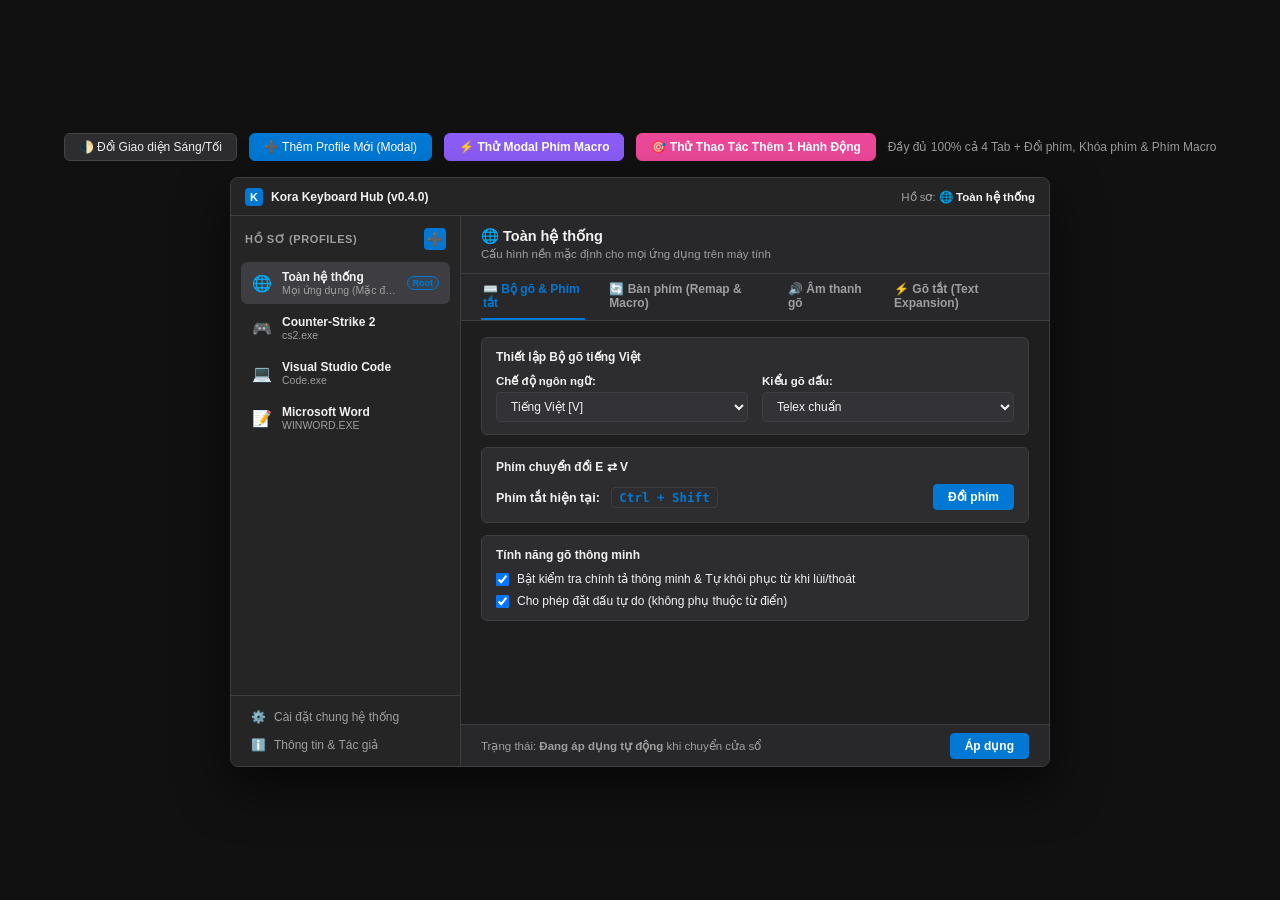
==== commit 86a678f1: "docs: update architecture, component docs, and readme with latest features, modular paths, and bench" ====
--- a/mockup_profiles.html
+++ b/mockup_profiles.html
@@ -520,6 +520,24 @@
       color: var(--text-secondary);
     }
 
+    .action-type-btn {
+      border: 1px solid var(--border);
+      background: var(--bg-card);
+      color: var(--text-secondary);
+      border-radius: 5px;
+      cursor: pointer;
+      transition: all 0.15s;
+    }
+    .action-type-btn:hover {
+      border-color: #ec4899;
+      color: var(--text-primary);
+    }
+    .action-type-btn.active {
+      border-color: #ec4899 !important;
+      background: rgba(236, 72, 153, 0.18) !important;
+      color: #f472b6 !important;
+    }
+
     /* Remap Table */
     .data-table {
       width: 100%;
@@ -752,7 +770,13 @@
     <button onclick="openAddProfileModal()" style="background:var(--accent); color:white; border-color:var(--accent);">
       ➕ Thêm Profile Mới (Modal)
     </button>
-    <span style="color: #999; font-size: 12px;">Đầy đủ 100% cả 4 Tab (Macro chi tiết có form Sửa/Xóa/Thêm) + Popup nút ➕</span>
+    <button onclick="openKeyMacroModal()" style="background:#8b5cf6; color:white; border-color:#8b5cf6; font-weight:600;">
+      ⚡ Thử Modal Phím Macro
+    </button>
+    <button onclick="openActionEditorModal('press')" style="background:#ec4899; color:white; border-color:#ec4899; font-weight:600;">
+      🎯 Thử Thao Tác Thêm 1 Hành Động
+    </button>
+    <span style="color: #999; font-size: 12px;">Đầy đủ 100% cả 4 Tab + Đổi phím, Khóa phím & Phím Macro</span>
   </div>
 
   <div class="app-window" id="mainWindow">
@@ -811,9 +835,9 @@
         <!-- Subtabs -->
         <div class="subtabs" id="subtabContainer">
           <div class="subtab active" onclick="switchSubTab('typing')">⌨️ Bộ gõ & Phím tắt</div>
-          <div class="subtab" onclick="switchSubTab('remap')">🔄 Đổi & Khóa phím</div>
+          <div class="subtab" onclick="switchSubTab('remap')">🔄 Bàn phím (Remap & Macro)</div>
           <div class="subtab" onclick="switchSubTab('sound')">🔊 Âm thanh gõ</div>
-          <div class="subtab" onclick="switchSubTab('macro')">⚡ Gõ tắt (Macro)</div>
+          <div class="subtab" onclick="switchSubTab('macro')">⚡ Gõ tắt (Text Expansion)</div>
         </div>
 
         <!-- Main Tab Content Body -->
@@ -1126,6 +1150,301 @@
           <div style="display:flex; gap:8px;">
             <button class="btn" onclick="closeHotkeyModal()">Hủy bỏ</button>
             <button class="btn btn-primary" onclick="confirmSaveHotkey()">Lưu phím tắt</button>
+          </div>
+        </div>
+      </div>
+    </div>
+
+    <!-- ==================================================== -->
+    <!-- MODAL 5: PHÍM MACRO (KEY MACRO DIALOG)              -->
+    <!-- ==================================================== -->
+    <div class="modal-backdrop" id="keyMacroModal">
+      <div class="modal-window" style="width: 580px; max-height: 90vh;">
+        <div class="modal-header">
+          <h3>
+            <span style="background:#8b5cf6; color:white; border-radius:4px; padding:2px 6px; font-size:12px;">⚡</span>
+            Cấu hình Phím Macro (Key Macro)
+          </h3>
+          <span class="modal-close-btn" onclick="closeKeyMacroModal()">✕</span>
+        </div>
+
+        <div class="modal-body" style="gap: 14px;">
+          <!-- Explanation alert -->
+          <div style="font-size:11.5px; color:var(--text-secondary); background:var(--bg-card-header); padding:8px 12px; border-radius:5px; border:1px solid var(--border); line-height: 1.5;">
+            💡 <b>Phím Macro</b> giúp bạn ấn 1 phím vật lý để tự động kích hoạt một chuỗi hành động bàn phím liên tiếp (nhấn nhanh phím/tổ hợp phím, nhấn giữ, nhả phím hoặc chờ theo mili-giây).
+          </div>
+
+          <!-- Trigger Key & Name row -->
+          <div style="display:grid; grid-template-columns: 180px 1fr; gap:12px;">
+            <div>
+              <label style="font-size:11px; font-weight:700; color:var(--text-secondary); display:block; margin-bottom:4px;">
+                PHÍM KÍCH HOẠT (TRIGGER):
+              </label>
+              <div id="boxMacroTrigger" style="height:40px; background:var(--bg-input); border:2px dashed #8b5cf6; border-radius:6px; display:flex; align-items:center; justify-content:center; font-family:monospace; font-size:15px; font-weight:bold; cursor:pointer;" onclick="listenMacroTrigger()">
+                <span id="txtMacroModalTrigger" style="color:#a78bfa;">F1</span>
+              </div>
+              <small style="color:var(--text-secondary); font-size:10px; margin-top:3px; display:block;">Click vào ô để bấm phím kích hoạt</small>
+            </div>
+
+            <div>
+              <label style="font-size:11px; font-weight:700; color:var(--text-secondary); display:block; margin-bottom:4px;">
+                TÊN GỢI NHỚ (MÔ TẢ):
+              </label>
+              <input type="text" id="inputMacroModalName" placeholder="VD: Combo Nhảy Game, Format Code IDE..." style="height:40px; width:100%; font-size:12px; padding:0 10px; background:var(--bg-input); border:1px solid var(--border); border-radius:6px; color:var(--text-primary);">
+              <small style="color:var(--text-secondary); font-size:10px; margin-top:3px; display:block;">Đặt tên để dễ quản lý danh sách macro</small>
+            </div>
+          </div>
+
+          <!-- Action Pipeline Table Card -->
+          <div>
+            <div style="display:flex; justify-content:space-between; align-items:center; margin-bottom:6px;">
+              <label style="font-size:11px; font-weight:700; color:var(--text-secondary); text-transform:uppercase;">
+                Chuỗi Hành Động (Action Pipeline):
+              </label>
+              <span style="font-size:11px; color:var(--text-secondary);" id="lblActionCount">4 hành động</span>
+            </div>
+
+            <!-- Table of Actions -->
+            <div style="border:1px solid var(--border); border-radius:6px; background:var(--bg-input); max-height:165px; overflow-y:auto;">
+              <table class="data-table" style="border:none;">
+                <thead>
+                  <tr style="position:sticky; top:0; z-index:1;">
+                    <th style="width:36px; text-align:center;">#</th>
+                    <th style="width:140px;">Hành động</th>
+                    <th>Phím / Tham số</th>
+                    <th style="width:95px; text-align:center;">Thao tác</th>
+                  </tr>
+                </thead>
+                <tbody id="macroModalActionTableBody">
+                  <!-- Injected via renderMacroModalActionTable() -->
+                </tbody>
+              </table>
+            </div>
+          </div>
+
+          <!-- Add Action Buttons Toolbar -->
+          <div>
+            <div style="display:flex; justify-content:space-between; align-items:center; margin-bottom:6px;">
+              <label style="font-size:11px; font-weight:600; color:var(--text-secondary); display:block;">
+                ➕ Chèn thêm hành động vào chuỗi:
+              </label>
+              <button class="btn btn-primary" style="background:#ec4899; border-color:#ec4899; font-size:11px; padding:3px 10px;" onclick="openActionEditorModal('press')">
+                🎯 + Mở Form Thêm Hành Động
+              </button>
+            </div>
+            <div style="display:flex; flex-wrap:wrap; gap:6px;">
+              <button class="btn" style="border-color:#8b5cf6; color:#a78bfa;" onclick="openActionEditorModal('press')">
+                ⚡ + Nhấn nhanh (Press)
+              </button>
+              <button class="btn" style="border-color:#ef4444; color:#f87171;" onclick="openActionEditorModal('down')">
+                ⬇️ + Nhấn giữ (Down)
+              </button>
+              <button class="btn" style="border-color:#22c55e; color:#4ade80;" onclick="openActionEditorModal('up')">
+                ⬆️ + Nhả phím (Up)
+              </button>
+              <button class="btn" style="border-color:#eab308; color:#facc15;" onclick="openActionEditorModal('delay')">
+                ⏱️ + Chờ (Delay)
+              </button>
+              <button class="btn" style="border-color:#3b82f6; color:#60a5fa;" onclick="openActionEditorModal('text')">
+                🔤 + Gõ chữ (Text)
+              </button>
+              <button class="btn btn-danger" style="margin-left:auto; font-size:11px;" onclick="clearAllMacroActions()">
+                🗑️ Xóa hết
+              </button>
+            </div>
+          </div>
+
+          <!-- DSL Live Preview Box -->
+          <div style="background:var(--bg-card-header); border:1px solid var(--border); border-radius:6px; padding:10px 12px;">
+            <div style="font-size:10.5px; font-weight:700; color:var(--text-secondary); text-transform:uppercase; margin-bottom:4px; display:flex; justify-content:space-between;">
+              <span>Mã DSL xem trước (Lưu trữ trong config.ini):</span>
+              <span style="color:#a78bfa; font-family:monospace; font-size:11px;">Pipeline DSL</span>
+            </div>
+            <div id="txtMacroDslPreview" style="font-family:Consolas, 'Courier New', monospace; font-size:12px; color:#4EC9B0; word-break:break-all; background:var(--bg-input); padding:6px 10px; border-radius:4px; border:1px solid var(--border-subtle);">
+              down(W) + delay(200) + press(Space) + up(W)
+            </div>
+          </div>
+
+          <!-- Quick Templates -->
+          <div>
+            <label style="font-size:10.5px; font-weight:600; color:var(--text-secondary); display:block; margin-bottom:5px;">
+              Mẫu combo làm sẵn (Nhấp để áp dụng nhanh):
+            </label>
+            <div style="display:flex; flex-wrap:wrap; gap:6px;">
+              <button class="btn" style="font-size:11px; padding:3px 8px;" onclick="loadMacroTemplate('bunnyhop')">🎮 Combo Nhảy Bunny Hop</button>
+              <button class="btn" style="font-size:11px; padding:3px 8px;" onclick="loadMacroTemplate('ideformat')">💻 Format Code (Ctrl+Shift+L)</button>
+              <button class="btn" style="font-size:11px; padding:3px 8px;" onclick="loadMacroTemplate('csbuy')">🔫 Mua AK-47 Nhanh</button>
+              <button class="btn" style="font-size:11px; padding:3px 8px;" onclick="loadMacroTemplate('signature')">✍️ Chèn chữ ký cá nhân</button>
+            </div>
+          </div>
+        </div>
+
+        <!-- Footer -->
+        <div class="panel-footer" style="background:var(--bg-sidebar);">
+          <span style="font-size:11px; color:var(--text-secondary);" id="txtMacroModalTargetContext">Áp dụng cho: <b>...</b></span>
+          <div style="display:flex; gap:8px;">
+            <button class="btn" onclick="closeKeyMacroModal()">Hủy bỏ</button>
+            <button class="btn btn-primary" style="background:#8b5cf6; border-color:#8b5cf6;" onclick="confirmSaveKeyMacro()">Lưu Phím Macro</button>
+          </div>
+        </div>
+      </div>
+    </div>
+
+    <!-- ==================================================== -->
+    <!-- MODAL 6: THÊM / SỬA HÀNH ĐỘNG (ACTION EDITOR DIALOG) -->
+    <!-- ==================================================== -->
+    <div class="modal-backdrop" id="actionEditorModal" style="z-index: 1100;">
+      <div class="modal-window" style="width: 530px; box-shadow: 0 30px 80px rgba(0,0,0,0.85); border: 1px solid var(--accent);">
+        <div class="modal-header" style="background:var(--bg-card-header);">
+          <h3>
+            <span style="background:#ec4899; color:white; border-radius:4px; padding:2px 6px; font-size:12px;">🎯</span>
+            <span id="txtActionModalHeaderTitle">Thêm Hành Động Vào Chuỗi (Action)</span>
+          </h3>
+          <span class="modal-close-btn" onclick="closeActionEditorModal()">✕</span>
+        </div>
+
+        <div class="modal-body" style="gap: 14px;">
+          <!-- Action Type Selector Pills -->
+          <div>
+            <label style="font-size:11px; font-weight:700; color:var(--text-secondary); display:block; margin-bottom:6px; text-transform:uppercase;">
+              1. Chọn Loại Hành Động:
+            </label>
+            <div style="display:grid; grid-template-columns: repeat(5, 1fr); gap:6px;">
+              <button type="button" class="btn action-type-btn active" id="btnTypePress" onclick="selectActionType('press')" style="justify-content:center; padding:6px 4px; font-size:11px; font-weight:600;">
+                ⚡ Press
+              </button>
+              <button type="button" class="btn action-type-btn" id="btnTypeDown" onclick="selectActionType('down')" style="justify-content:center; padding:6px 4px; font-size:11px; font-weight:600;">
+                ⬇️ Down
+              </button>
+              <button type="button" class="btn action-type-btn" id="btnTypeUp" onclick="selectActionType('up')" style="justify-content:center; padding:6px 4px; font-size:11px; font-weight:600;">
+                ⬆️ Up
+              </button>
+              <button type="button" class="btn action-type-btn" id="btnTypeDelay" onclick="selectActionType('delay')" style="justify-content:center; padding:6px 4px; font-size:11px; font-weight:600;">
+                ⏱️ Delay
+              </button>
+              <button type="button" class="btn action-type-btn" id="btnTypeText" onclick="selectActionType('text')" style="justify-content:center; padding:6px 4px; font-size:11px; font-weight:600;">
+                🔤 Text
+              </button>
+            </div>
+          </div>
+
+          <!-- Action Description Banner -->
+          <div id="boxActionDescription" style="font-size:11.5px; color:var(--text-secondary); background:var(--bg-card-header); padding:8px 12px; border-radius:5px; border:1px solid var(--border); line-height:1.5;">
+            <!-- Injected via JS -->
+          </div>
+
+          <!-- Dynamic Input Container -->
+          <div>
+            <label style="font-size:11px; font-weight:700; color:var(--text-secondary); display:block; margin-bottom:6px; text-transform:uppercase;">
+              2. Thiết Lập Giá Trị / Bắt Phím:
+            </label>
+
+            <!-- PANEL 1: KEY / COMBO CAPTURE (For Press, Down, Up) -->
+            <div id="panelKeyCapture" style="display:block;">
+              <div id="boxActionKeyCapture" style="height:48px; background:var(--bg-input); border:2px dashed var(--accent); border-radius:6px; display:flex; align-items:center; justify-content:center; font-family:monospace; font-size:16px; font-weight:bold; cursor:pointer;" onclick="listenActionKey()">
+                <span id="txtActionKeyDisplay" style="color:var(--accent);">Ctrl + Shift + L</span>
+              </div>
+              <div style="display:flex; justify-content:space-between; margin-top:4px;">
+                <small style="color:var(--text-secondary); font-size:10.5px;">Click vào khung phía trên rồi bấm phím hoặc tổ hợp phím</small>
+                <small style="color:var(--accent); font-size:10.5px; cursor:pointer; font-weight:600;" onclick="listenActionKey()">🎯 Bắt phím ngay</small>
+              </div>
+
+              <!-- Quick Suggestions Chips -->
+              <div style="margin-top:10px;">
+                <label style="font-size:10.5px; font-weight:600; color:var(--text-secondary); display:block; margin-bottom:5px;">
+                  Gợi ý chọn nhanh:
+                </label>
+                <div class="chip-wrap" id="actionKeyChips" style="margin-top:0;">
+                  <!-- Injected via JS based on type -->
+                </div>
+              </div>
+            </div>
+
+            <!-- PANEL 2: DELAY INPUT (For Delay) -->
+            <div id="panelDelayInput" style="display:none;">
+              <div style="display:flex; align-items:center; gap:12px; background:var(--bg-input); padding:10px 14px; border:1px solid var(--border); border-radius:6px;">
+                <div style="display:flex; align-items:center; gap:6px;">
+                  <span style="font-size:18px;">⏱️</span>
+                  <input type="number" id="inputActionDelayMs" min="10" max="10000" step="10" value="150" style="width:90px; height:36px; font-size:15px; font-family:monospace; font-weight:bold; text-align:center; background:var(--bg-card); border:1px solid var(--border); border-radius:4px; color:#facc15;" oninput="syncDelaySlider(this.value)">
+                  <span style="font-weight:600; color:var(--text-secondary); font-size:12px;">mili-giây (ms)</span>
+                </div>
+                <div style="flex:1; border-left:1px solid var(--border); padding-left:12px;">
+                  <span id="lblDelaySecondsText" style="font-size:11.5px; color:var(--accent); font-weight:600;">= 0.15 giây</span>
+                  <div style="font-size:10px; color:var(--text-secondary);">Thời gian ngủ luồng giả lập</div>
+                </div>
+              </div>
+
+              <!-- Slider -->
+              <div style="margin-top:10px; padding:0 4px;">
+                <div style="display:flex; justify-content:space-between; font-size:10px; color:var(--text-secondary); margin-bottom:4px;">
+                  <span>10 ms (Cực nhanh)</span>
+                  <span>500 ms</span>
+                  <span>2000 ms (2 giây)</span>
+                </div>
+                <input type="range" id="sliderActionDelay" min="10" max="2000" step="10" value="150" style="width:100%; cursor:pointer;" oninput="syncDelayInput(this.value)">
+              </div>
+
+              <!-- Delay Chips -->
+              <div style="margin-top:10px;">
+                <label style="font-size:10.5px; font-weight:600; color:var(--text-secondary); display:block; margin-bottom:5px;">
+                  Mốc độ trễ gợi ý cho Game & Code:
+                </label>
+                <div style="display:flex; flex-wrap:wrap; gap:6px;">
+                  <button type="button" class="btn" style="font-size:11px; padding:3px 8px;" onclick="setActionDelayPreset(30)">⚡ 30 ms (Siêu tốc)</button>
+                  <button type="button" class="btn" style="font-size:11px; padding:3px 8px;" onclick="setActionDelayPreset(80)">80 ms</button>
+                  <button type="button" class="btn" style="font-size:11px; padding:3px 8px;" onclick="setActionDelayPreset(150)">150 ms (Tiêu chuẩn)</button>
+                  <button type="button" class="btn" style="font-size:11px; padding:3px 8px;" onclick="setActionDelayPreset(200)">200 ms</button>
+                  <button type="button" class="btn" style="font-size:11px; padding:3px 8px;" onclick="setActionDelayPreset(500)">500 ms (Nửa giây)</button>
+                  <button type="button" class="btn" style="font-size:11px; padding:3px 8px;" onclick="setActionDelayPreset(1000)">1000 ms (1 giây)</button>
+                </div>
+              </div>
+            </div>
+
+            <!-- PANEL 3: TEXT INPUT (For Text) -->
+            <div id="panelTextInput" style="display:none;">
+              <input type="text" id="inputActionText" placeholder="Nhập chuỗi văn bản cần gõ tự động..." style="width:100%; height:40px; font-size:13px; padding:0 12px; background:var(--bg-input); border:1px solid var(--border); border-radius:6px; color:var(--text-primary);" oninput="updateActionDslPreview()">
+              <small style="color:var(--text-secondary); font-size:10.5px; margin-top:4px; display:block;">
+                Hệ thống sẽ tự động chuyển thành chuỗi các lệnh nhấn phím liên tiếp tương ứng.
+              </small>
+
+              <!-- Text Suggestions -->
+              <div style="margin-top:10px;">
+                <label style="font-size:10.5px; font-weight:600; color:var(--text-secondary); display:block; margin-bottom:5px;">
+                  Gợi ý chuỗi văn bản thông dụng:
+                </label>
+                <div style="display:flex; flex-wrap:wrap; gap:6px;">
+                  <button type="button" class="btn" style="font-size:11px; padding:3px 8px;" onclick="setActionTextPreset('Kora')">Kora</button>
+                  <button type="button" class="btn" style="font-size:11px; padding:3px 8px;" onclick="setActionTextPreset('Xin chào các bạn!')">Xin chào các bạn!</button>
+                  <button type="button" class="btn" style="font-size:11px; padding:3px 8px;" onclick="setActionTextPreset('Format Document')">Format Document</button>
+                  <button type="button" class="btn" style="font-size:11px; padding:3px 8px;" onclick="setActionTextPreset('git commit -m &quot;update&quot;')">git commit</button>
+                  <button type="button" class="btn" style="font-size:11px; padding:3px 8px;" onclick="setActionTextPreset('admin@gmail.com')">admin@gmail.com</button>
+                </div>
+              </div>
+            </div>
+          </div>
+
+          <!-- 3. Action DSL Live Preview -->
+          <div style="background:var(--bg-card-header); border:1px solid var(--border); border-radius:6px; padding:10px 12px; margin-top:2px;">
+            <div style="display:flex; justify-content:space-between; align-items:center; margin-bottom:4px;">
+              <span style="font-size:10.5px; font-weight:700; color:var(--text-secondary); text-transform:uppercase;">
+                3. Lệnh DSL sẽ chèn vào chuỗi:
+              </span>
+              <span id="lblActionTypeTag" style="font-size:10.5px; font-weight:bold; color:#a78bfa;">PRESS ACTION</span>
+            </div>
+            <div style="font-family:Consolas, 'Courier New', monospace; font-size:13px; color:#4EC9B0; font-weight:bold; background:var(--bg-input); padding:7px 12px; border-radius:4px; border:1px solid var(--border-subtle);" id="txtSingleActionDslPreview">
+              press(Ctrl+Shift+L)
+            </div>
+          </div>
+        </div>
+
+        <!-- Footer -->
+        <div class="panel-footer" style="background:var(--bg-sidebar);">
+          <span style="font-size:11px; color:var(--text-secondary);" id="txtActionModalFooterTip">Hành động sẽ được nối vào cuối Pipeline</span>
+          <div style="display:flex; gap:8px;">
+            <button class="btn" onclick="closeActionEditorModal()">Hủy bỏ</button>
+            <button class="btn btn-primary" id="btnConfirmActionModal" style="background:#ec4899; border-color:#ec4899;" onclick="confirmSaveActionEditor()">
+              ➕ Thêm vào chuỗi
+            </button>
           </div>
         </div>
       </div>
@@ -1164,6 +1483,10 @@
           { key: 'ko', val: 'không', type: 'Bình thường' },
           { key: 'Kora', val: 'Kora Vietnamese Input Method', type: 'Đầu từ' },
           { key: 'email', val: 'manhkien13041997@gmail.com', type: 'Bình thường' }
+        ],
+        keyMacros: [
+          { trigger: 'F1', name: 'Combo Nhảy Game', dsl: 'down(W) + delay(200) + press(Space) + delay(50) + up(W) + press(X)' },
+          { trigger: 'F2', name: 'Format Code IDE', dsl: 'press(Ctrl+Shift+L)' }
         ]
       },
       cs2: {
@@ -1190,7 +1513,15 @@
         overriddenRemaps: {},
         appRemaps: [],
         unmutedDisabled: [],
-        appDisabled: ['Left Windows', 'Right Windows', 'Caps Lock']
+        appDisabled: ['Left Windows', 'Right Windows', 'Caps Lock'],
+        // Key Macros
+        mutedKeyMacros: ['F2'],
+        overriddenKeyMacros: {
+          'F1': { trigger: 'F1', name: 'Bunny Hop CS2', dsl: 'down(W) + delay(150) + press(Space) + up(W)' }
+        },
+        appKeyMacros: [
+          { trigger: 'F3', name: 'Mua AK-47 & Giáp', dsl: 'press(B) + delay(80) + press(4) + delay(40) + press(2)' }
+        ]
       },
       vscode: {
         id: 'vscode',
@@ -1223,7 +1554,13 @@
         },
         appRemaps: [{ from: 'F1', to: 'F5' }],
         unmutedDisabled: ['Insert'], // Mở khóa phím Insert trong VS Code
-        appDisabled: []
+        appDisabled: [],
+        // Key Macros
+        mutedKeyMacros: [],
+        overriddenKeyMacros: {},
+        appKeyMacros: [
+          { trigger: 'F2', name: 'Format Document', dsl: 'press(Ctrl+Shift+P) + delay(100) + text(Format Document) + press(Enter)' }
+        ]
       },
       word: {
         id: 'word',
@@ -1248,7 +1585,10 @@
         overriddenRemaps: {},
         appRemaps: [],
         unmutedDisabled: [],
-        appDisabled: []
+        appDisabled: [],
+        mutedKeyMacros: [],
+        overriddenKeyMacros: {},
+        appKeyMacros: []
       }
     };
 
@@ -1423,6 +1763,28 @@
               </thead>
               <tbody>
                 ${renderDisableTableRowsCách2(p)}
+              </tbody>
+            </table>
+          </div>
+
+          <!-- KEY MACRO CARD -->
+          <div class="card">
+            <div class="card-title">
+              <span>⚡ Bảng Phím Macro (Key Macro)</span>
+              <button class="btn btn-primary" onclick="openKeyMacroModal()">+ Thêm Macro</button>
+            </div>
+            <table class="data-table">
+              <thead>
+                <tr>
+                  <th style="width:110px;">Phím bấm</th>
+                  <th style="width:160px;">Tên mô tả</th>
+                  <th>Chuỗi hành động (Action Pipeline)</th>
+                  <th style="width:140px;">Nguồn gốc</th>
+                  <th style="width:120px; text-align:right;">Hành động</th>
+                </tr>
+              </thead>
+              <tbody>
+                ${renderKeyMacroRowsCách2(p)}
               </tbody>
             </table>
           </div>
@@ -1695,6 +2057,131 @@
       return html;
     }
 
+    // ==========================================
+    // CÁCH 2: KEY MACRO (PHÍM MACRO) TABLE ROWS
+    // ==========================================
+    function renderKeyMacroRowsCách2(p) {
+      if (p.isRoot) {
+        const list = p.keyMacros || [];
+        if (list.length === 0) {
+          return '<tr><td colspan="5" style="text-align:center; padding:12px; color:var(--text-secondary);">Chưa có phím Macro nào. Bấm "+ Thêm Macro" để tạo mới.</td></tr>';
+        }
+        return list.map((m, i) => `
+          <tr>
+            <td><span class="key-badge" style="color:#a78bfa; border-color:#8b5cf6;">${m.trigger}</span></td>
+            <td><b>${m.name || 'Phím Macro'}</b></td>
+            <td><code style="color:#4EC9B0; font-size:11px; background:rgba(0,0,0,0.25); padding:3px 6px; border-radius:4px; font-family:Consolas, monospace;">${m.dsl}</code></td>
+            <td><span class="type-badge" style="color:#a78bfa; border:1px solid #8b5cf6;">🌐 Toàn hệ thống</span></td>
+            <td style="text-align:right;">
+              <button class="btn" style="padding:2px 6px; font-size:10.5px;" onclick="openKeyMacroModal(${i})">Sửa</button>
+              <button class="btn btn-danger" style="padding:2px 6px; font-size:10.5px;" onclick="deleteGlobalKeyMacro(${i})">Xóa</button>
+            </td>
+          </tr>
+        `).join('');
+      }
+
+      // Child profile: Live Inheritance with Overrides & Mutes
+      const globalMacros = profiles.global.keyMacros || [];
+      const muted = p.mutedKeyMacros || [];
+      const overrides = p.overriddenKeyMacros || {};
+      const appSpecific = p.appKeyMacros || [];
+
+      let html = '';
+
+      // 1. Inherited from global
+      globalMacros.forEach(g => {
+        const isMuted = muted.includes(g.trigger);
+        const isOverridden = overrides[g.trigger] !== undefined;
+        const currentName = isOverridden ? overrides[g.trigger].name : g.name;
+        const currentDsl = isOverridden ? overrides[g.trigger].dsl : g.dsl;
+
+        html += `
+          <tr style="${isMuted ? 'opacity:0.45; background:rgba(0,0,0,0.15);' : ''}">
+            <td>
+              <span class="key-badge" style="${isMuted ? 'text-decoration:line-through; color:var(--text-secondary);' : 'color:#a78bfa; border-color:#8b5cf6;'}">
+                ${g.trigger}
+              </span>
+            </td>
+            <td style="${isMuted ? 'text-decoration:line-through; color:var(--text-secondary);' : ''}">
+              <b>${currentName}</b>
+            </td>
+            <td>
+              <code style="${isMuted ? 'text-decoration:line-through; color:var(--text-secondary);' : 'color:#4EC9B0;'} font-size:11px; background:rgba(0,0,0,0.25); padding:3px 6px; border-radius:4px; font-family:Consolas, monospace;">
+                ${currentDsl}
+              </code>
+            </td>
+            <td>
+              ${isMuted ? '<span class="type-badge" style="color:var(--danger); border:1px solid var(--danger);">🚫 Đã tắt trong app</span>' :
+                (isOverridden ? '<span class="type-badge" style="color:var(--warning); border:1px solid var(--warning);">✏️ Ghi đè Global</span>' :
+                '<span class="type-badge">🌐 Kế thừa Global</span>')}
+            </td>
+            <td style="text-align:right;">
+              ${isMuted ? `
+                <button class="btn btn-primary" style="padding:2px 8px; font-size:11px;" onclick="unmuteKeyMacro('${g.trigger}')">Bật lại</button>
+              ` : `
+                ${isOverridden ? `<button class="btn" style="padding:2px 6px; font-size:10.5px;" onclick="restoreGlobalKeyMacro('${g.trigger}')" title="Khôi phục macro gốc Global">Khôi phục</button>` : ''}
+                <button class="btn" style="padding:2px 6px; font-size:10.5px;" onclick="openKeyMacroModalForOverride('${g.trigger}')">Sửa</button>
+                <button class="btn btn-danger" style="padding:2px 6px; font-size:10.5px;" onclick="muteKeyMacro('${g.trigger}')" title="Tắt macro này trong app">🚫 Tắt</button>
+              `}
+            </td>
+          </tr>
+        `;
+      });
+
+      // 2. App specific macros
+      appSpecific.forEach((m, i) => {
+        html += `
+          <tr>
+            <td><span class="key-badge" style="color:#4EC9B0; border-color:#4EC9B0;">${m.trigger}</span></td>
+            <td><b>${m.name}</b></td>
+            <td><code style="color:#4EC9B0; font-size:11px; background:rgba(0,0,0,0.25); padding:3px 6px; border-radius:4px; font-family:Consolas, monospace;">${m.dsl}</code></td>
+            <td><span class="type-badge" style="color:#4EC9B0; border:1px solid #4EC9B0;">✨ Riêng app này</span></td>
+            <td style="text-align:right;">
+              <button class="btn" style="padding:2px 6px; font-size:10.5px;" onclick="openKeyMacroModal(${i})">Sửa</button>
+              <button class="btn btn-danger" style="padding:2px 6px; font-size:10.5px;" onclick="deleteAppKeyMacro(${i})">Xóa</button>
+            </td>
+          </tr>
+        `;
+      });
+
+      if (!html) html = '<tr><td colspan="5" style="text-align:center; padding:12px; color:var(--text-secondary);">Chưa có phím Macro nào cho ứng dụng này</td></tr>';
+      return html;
+    }
+
+    function muteKeyMacro(trigger) {
+      const p = profiles[activeProfileId];
+      if (!p.mutedKeyMacros) p.mutedKeyMacros = [];
+      if (!p.mutedKeyMacros.includes(trigger)) p.mutedKeyMacros.push(trigger);
+      renderCurrentTab();
+    }
+
+    function unmuteKeyMacro(trigger) {
+      const p = profiles[activeProfileId];
+      if (p.mutedKeyMacros) {
+        p.mutedKeyMacros = p.mutedKeyMacros.filter(k => k !== trigger);
+      }
+      renderCurrentTab();
+    }
+
+    function restoreGlobalKeyMacro(trigger) {
+      const p = profiles[activeProfileId];
+      if (p.overriddenKeyMacros && p.overriddenKeyMacros[trigger]) {
+        delete p.overriddenKeyMacros[trigger];
+      }
+      renderCurrentTab();
+    }
+
+    function deleteGlobalKeyMacro(i) {
+      profiles.global.keyMacros.splice(i, 1);
+      renderCurrentTab();
+    }
+
+    function deleteAppKeyMacro(i) {
+      const p = profiles[activeProfileId];
+      p.appKeyMacros.splice(i, 1);
+      renderCurrentTab();
+    }
+
     // Remap handlers
     function muteRemap(from) {
       const p = profiles[activeProfileId];
@@ -1778,8 +2265,12 @@
     function resetKeyListeningStyles() {
       const bf = document.getElementById('boxKeyFrom');
       const bt = document.getElementById('boxKeyTo');
+      const bm = document.getElementById('boxMacroTrigger');
+      const ba = document.getElementById('boxActionKeyCapture');
       if (bf) { bf.style.border = '1px solid var(--border)'; bf.style.background = 'var(--bg-input)'; }
       if (bt) { bt.style.border = '1px solid var(--border)'; bt.style.background = 'var(--bg-input)'; }
+      if (bm) { bm.style.border = '2px dashed #8b5cf6'; bm.style.background = 'var(--bg-input)'; }
+      if (ba) { ba.style.border = '2px dashed var(--accent)'; ba.style.background = 'var(--bg-input)'; }
     }
 
     function stopListeningKey() {
@@ -1900,7 +2391,63 @@
       else if (e.code === 'Space') name = 'Space';
       else if (e.code === 'ScrollLock') name = 'Scroll Lock';
       else if (e.code === 'Pause') name = 'Pause';
+      else if (e.code === 'Enter') name = 'Enter';
       else if (name.length === 1) name = name.toUpperCase();
+
+      if (listeningTarget === 'macroTrigger') {
+        document.getElementById('txtMacroModalTrigger').innerText = name;
+        stopListeningKey();
+        return;
+      }
+
+      if (listeningTarget === 'actionKey') {
+        if (currentActionEditorType === 'press') {
+          let parts = [];
+          if (e.ctrlKey) parts.push('Ctrl');
+          if (e.altKey) parts.push('Alt');
+          if (e.shiftKey) parts.push('Shift');
+          if (e.metaKey) parts.push('Windows');
+
+          let keyName = e.key;
+          if (['Control', 'Alt', 'Shift', 'Meta'].includes(keyName)) {
+            if (parts.length > 0) {
+              document.getElementById('txtActionKeyDisplay').innerText = parts.join(' + ');
+              updateActionDslPreview();
+            }
+            return;
+          }
+
+          if (e.code === 'Space') keyName = 'Space';
+          else if (e.code === 'CapsLock') keyName = 'Caps Lock';
+          else if (e.code === 'Enter') keyName = 'Enter';
+          else if (e.code === 'Escape') keyName = 'Escape';
+          else if (e.code === 'Tab') keyName = 'Tab';
+          else if (keyName.length === 1) keyName = keyName.toUpperCase();
+
+          if (!parts.includes(keyName)) parts.push(keyName);
+          document.getElementById('txtActionKeyDisplay').innerText = parts.join(' + ');
+          stopListeningKey();
+          updateActionDslPreview();
+          return;
+        } else {
+          // Single key for down / up
+          let keyName = e.key;
+          if (e.code === 'Space') keyName = 'Space';
+          else if (e.code === 'CapsLock') keyName = 'Caps Lock';
+          else if (e.code === 'Enter') keyName = 'Enter';
+          else if (e.code === 'Escape') keyName = 'Escape';
+          else if (e.code === 'Tab') keyName = 'Tab';
+          else if (e.code === 'ControlLeft' || e.code === 'ControlRight') keyName = 'Ctrl';
+          else if (e.code === 'ShiftLeft' || e.code === 'ShiftRight') keyName = 'Shift';
+          else if (e.code === 'AltLeft' || e.code === 'AltRight') keyName = 'Alt';
+          else if (keyName.length === 1) keyName = keyName.toUpperCase();
+
+          document.getElementById('txtActionKeyDisplay').innerText = keyName;
+          stopListeningKey();
+          updateActionDslPreview();
+          return;
+        }
+      }
 
       if (listeningTarget === 'hotkey') {
         let parts = [];
@@ -1939,6 +2486,528 @@
         stopListeningKey();
       }
     });
+
+    // ==========================================
+    // KEY MACRO MODAL CONTROLLERS & ACTION TABLE
+    // ==========================================
+    let currentEditingMacroIndex = -1;
+    let currentEditingMacroOverride = null; // trigger string if overriding
+    let currentMacroActions = [];
+
+    function openKeyMacroModal(idx) {
+      const p = profiles[activeProfileId];
+      document.getElementById('txtMacroModalTargetContext').innerHTML = `Áp dụng cho: <b>${p.icon} ${p.name}</b>`;
+      currentEditingMacroOverride = null;
+
+      if (idx !== undefined && idx >= 0) {
+        currentEditingMacroIndex = idx;
+        const list = p.isRoot ? (p.keyMacros || []) : (p.appKeyMacros || []);
+        const macro = list[idx];
+        if (macro) {
+          document.getElementById('txtMacroModalTrigger').innerText = macro.trigger;
+          document.getElementById('inputMacroModalName').value = macro.name || '';
+          parseDslToActions(macro.dsl);
+        }
+      } else {
+        currentEditingMacroIndex = -1;
+        document.getElementById('txtMacroModalTrigger').innerText = 'F1';
+        document.getElementById('inputMacroModalName').value = 'Combo Nhảy Game';
+        currentMacroActions = [
+          { type: 'down', val: 'W' },
+          { type: 'delay', val: '200' },
+          { type: 'press', val: 'Space' },
+          { type: 'delay', val: '50' },
+          { type: 'up', val: 'W' },
+          { type: 'press', val: 'X' }
+        ];
+      }
+
+      renderMacroModalActionTable();
+      document.getElementById('keyMacroModal').style.display = 'flex';
+      stopListeningKey();
+    }
+
+    function openKeyMacroModalForOverride(trigger) {
+      const p = profiles[activeProfileId];
+      document.getElementById('txtMacroModalTargetContext').innerHTML = `Ghi đè trong: <b>${p.icon} ${p.name}</b>`;
+      currentEditingMacroIndex = -1;
+      currentEditingMacroOverride = trigger;
+
+      const override = p.overriddenKeyMacros && p.overriddenKeyMacros[trigger];
+      if (override) {
+        document.getElementById('txtMacroModalTrigger').innerText = trigger;
+        document.getElementById('inputMacroModalName').value = override.name || '';
+        parseDslToActions(override.dsl);
+      } else {
+        const globalMacro = (profiles.global.keyMacros || []).find(g => g.trigger === trigger);
+        document.getElementById('txtMacroModalTrigger').innerText = trigger;
+        document.getElementById('inputMacroModalName').value = globalMacro ? globalMacro.name : '';
+        parseDslToActions(globalMacro ? globalMacro.dsl : 'press(Space)');
+      }
+
+      renderMacroModalActionTable();
+      document.getElementById('keyMacroModal').style.display = 'flex';
+      stopListeningKey();
+    }
+
+    function closeKeyMacroModal() {
+      document.getElementById('keyMacroModal').style.display = 'none';
+      stopListeningKey();
+    }
+
+    function listenMacroTrigger() {
+      listeningTarget = 'macroTrigger';
+      const b = document.getElementById('boxMacroTrigger');
+      b.style.borderColor = '#8b5cf6';
+      b.style.background = 'rgba(139, 92, 246, 0.2)';
+      document.getElementById('txtMacroModalTrigger').innerText = 'Hãy bấm phím...';
+    }
+
+    function parseDslToActions(dslStr) {
+      currentMacroActions = [];
+      if (!dslStr) return;
+      // Tokens separated by '+'
+      const parts = dslStr.split('+').map(s => s.trim()).filter(Boolean);
+      for (const part of parts) {
+        const match = part.match(/^(\w+)\((.*)\)$/);
+        if (match) {
+          const type = match[1].toLowerCase();
+          const val = match[2];
+          currentMacroActions.push({ type, val });
+        }
+      }
+    }
+
+    function renderMacroModalActionTable() {
+      const tbody = document.getElementById('macroModalActionTableBody');
+      if (!tbody) return;
+
+      if (currentMacroActions.length === 0) {
+        tbody.innerHTML = '<tr><td colspan="4" style="text-align:center; padding:16px; color:var(--text-secondary);">Chưa có hành động nào trong chuỗi. Hãy bấm các nút bên dưới để chèn hành động!</td></tr>';
+        document.getElementById('txtMacroDslPreview').innerText = '(Trống - chưa có hành động)';
+        document.getElementById('lblActionCount').innerText = '0 hành động';
+        return;
+      }
+
+      let html = '';
+      currentMacroActions.forEach((act, idx) => {
+        let badgeStyle = '';
+        let badgeText = '';
+        let valFormatted = '';
+
+        if (act.type === 'press') {
+          badgeStyle = 'background:rgba(139,92,246,0.18); color:#c4b5fd; border:1px solid #8b5cf6;';
+          badgeText = '⚡ press (Nhấn)';
+          valFormatted = `<span class="key-badge" style="color:#a78bfa; border-color:#8b5cf6;">${act.val}</span>`;
+        } else if (act.type === 'down') {
+          badgeStyle = 'background:rgba(239,68,68,0.18); color:#fca5a5; border:1px solid #ef4444;';
+          badgeText = '⬇️ down (Giữ)';
+          valFormatted = `<span class="key-badge" style="color:#f87171; border-color:#ef4444;">${act.val}</span>`;
+        } else if (act.type === 'up') {
+          badgeStyle = 'background:rgba(34,197,94,0.18); color:#86efac; border:1px solid #22c55e;';
+          badgeText = '⬆️ up (Nhả)';
+          valFormatted = `<span class="key-badge" style="color:#4ade80; border-color:#22c55e;">${act.val}</span>`;
+        } else if (act.type === 'delay') {
+          badgeStyle = 'background:rgba(234,179,8,0.18); color:#fde047; border:1px solid #eab308;';
+          badgeText = '⏱️ delay (Chờ)';
+          valFormatted = `<span style="font-family:monospace; font-weight:bold; color:#facc15;">${act.val} ms</span> <small style="color:var(--text-secondary);">(${parseInt(act.val)/1000}s)</small>`;
+        } else if (act.type === 'text') {
+          badgeStyle = 'background:rgba(59,130,246,0.18); color:#93c5fd; border:1px solid #3b82f6;';
+          badgeText = '🔤 text (Chuỗi)';
+          valFormatted = `<span style="font-family:monospace; color:#60a5fa;">"${act.val}"</span>`;
+        }
+
+        html += `
+          <tr>
+            <td style="text-align:center; color:var(--text-secondary); font-size:11px;">${idx + 1}</td>
+            <td>
+              <span style="display:inline-block; font-size:11px; font-weight:600; padding:2px 8px; border-radius:4px; ${badgeStyle}">
+                ${badgeText}
+              </span>
+            </td>
+            <td>${valFormatted}</td>
+            <td style="text-align:center;">
+              <div style="display:flex; gap:4px; justify-content:center;">
+                <button class="btn" style="padding:1px 6px; font-size:10.5px;" onclick="openActionEditorModalForEdit(${idx})" title="Chỉnh sửa hành động này">✏️ Sửa</button>
+                <button class="btn btn-danger" style="padding:1px 6px; font-size:10.5px;" onclick="removeModalAction(${idx})" title="Xóa hành động này">✕</button>
+              </div>
+            </td>
+          </tr>
+        `;
+      });
+
+      tbody.innerHTML = html;
+
+      // Update DSL Preview
+      const dsl = currentMacroActions.map(a => `${a.type}(${a.val})`).join(' + ');
+      document.getElementById('txtMacroDslPreview').innerText = dsl || '(Trống - chưa có hành động)';
+      document.getElementById('lblActionCount').innerText = `${currentMacroActions.length} hành động`;
+    }
+
+    function removeModalAction(idx) {
+      currentMacroActions.splice(idx, 1);
+      renderMacroModalActionTable();
+    }
+
+    function clearAllMacroActions() {
+      if (confirm('Bạn có chắc muốn xóa toàn bộ hành động trong chuỗi?')) {
+        currentMacroActions = [];
+        renderMacroModalActionTable();
+      }
+    }
+
+    function promptModalAddPress() {
+      openActionEditorModal('press');
+    }
+
+    function promptModalAddDown() {
+      openActionEditorModal('down');
+    }
+
+    function promptModalAddUp() {
+      openActionEditorModal('up');
+    }
+
+    function promptModalAddDelay() {
+      openActionEditorModal('delay');
+    }
+
+    function promptModalAddText() {
+      openActionEditorModal('text');
+    }
+
+    // ==========================================
+    // ACTION EDITOR MODAL CONTROLLERS (MODAL 6)
+    // ==========================================
+    let currentActionEditorType = 'press';
+    let currentEditingActionIndex = -1;
+
+    function openActionEditorModal(initialType) {
+      currentEditingActionIndex = -1;
+      document.getElementById('txtActionModalHeaderTitle').innerText = 'Thêm Hành Động Vào Chuỗi (Add Action)';
+      document.getElementById('btnConfirmActionModal').innerText = '➕ Thêm vào chuỗi';
+      document.getElementById('txtActionModalFooterTip').innerText = 'Hành động mới sẽ được nối vào cuối Action Pipeline';
+
+      selectActionType(initialType || 'press');
+
+      // Set nice defaults if empty
+      if (currentActionEditorType === 'press') {
+        document.getElementById('txtActionKeyDisplay').innerText = 'Ctrl + Shift + L';
+      } else if (currentActionEditorType === 'down' || currentActionEditorType === 'up') {
+        document.getElementById('txtActionKeyDisplay').innerText = 'W';
+      } else if (currentActionEditorType === 'delay') {
+        setActionDelayPreset(150);
+      } else if (currentActionEditorType === 'text') {
+        document.getElementById('inputActionText').value = 'Kora';
+      }
+
+      updateActionDslPreview();
+      document.getElementById('actionEditorModal').style.display = 'flex';
+      stopListeningKey();
+    }
+
+    function openActionEditorModalForEdit(idx) {
+      if (idx < 0 || idx >= currentMacroActions.length) return;
+      currentEditingActionIndex = idx;
+      const act = currentMacroActions[idx];
+
+      document.getElementById('txtActionModalHeaderTitle').innerText = `Chỉnh Sửa Hành Động #${idx + 1} (${act.type})`;
+      document.getElementById('btnConfirmActionModal').innerText = '💾 Lưu thay đổi';
+      document.getElementById('txtActionModalFooterTip').innerText = `Đang cập nhật hành động tại vị trí #${idx + 1}`;
+
+      selectActionType(act.type);
+
+      if (act.type === 'press' || act.type === 'down' || act.type === 'up') {
+        document.getElementById('txtActionKeyDisplay').innerText = act.val;
+      } else if (act.type === 'delay') {
+        setActionDelayPreset(parseInt(act.val) || 150);
+      } else if (act.type === 'text') {
+        document.getElementById('inputActionText').value = act.val;
+      }
+
+      updateActionDslPreview();
+      document.getElementById('actionEditorModal').style.display = 'flex';
+      stopListeningKey();
+    }
+
+    function closeActionEditorModal() {
+      document.getElementById('actionEditorModal').style.display = 'none';
+      stopListeningKey();
+    }
+
+    function selectActionType(type) {
+      currentActionEditorType = type;
+      stopListeningKey();
+
+      // Update pills active status
+      ['press', 'down', 'up', 'delay', 'text'].forEach(t => {
+        const btn = document.getElementById('btnType' + t.charAt(0).toUpperCase() + t.slice(1));
+        if (btn) {
+          if (t === type) btn.classList.add('active');
+          else btn.classList.remove('active');
+        }
+      });
+
+      // Update description banner & panels
+      const desc = document.getElementById('boxActionDescription');
+      const pKey = document.getElementById('panelKeyCapture');
+      const pDelay = document.getElementById('panelDelayInput');
+      const pText = document.getElementById('panelTextInput');
+      const chips = document.getElementById('actionKeyChips');
+      const tag = document.getElementById('lblActionTypeTag');
+
+      if (type === 'press') {
+        tag.innerText = '⚡ PRESS ACTION';
+        tag.style.color = '#c4b5fd';
+        desc.innerHTML = '⚡ <b>Nhấn nhanh (Press)</b>: Gửi 1 lần Down rồi Up ngay lập tức. Hỗ trợ cả <b>phím đơn</b> (<code>Space</code>, <code>Enter</code>, <code>F5</code>) và <b>tổ hợp phím</b> (<code>Ctrl + Shift + L</code>, <code>Alt + Tab</code>).';
+        pKey.style.display = 'block';
+        pDelay.style.display = 'none';
+        pText.style.display = 'none';
+        chips.innerHTML = `
+          <button type="button" class="btn" style="font-size:11px; padding:3px 8px;" onclick="setActionKeyPreset('Ctrl + Shift + L')">Ctrl + Shift + L</button>
+          <button type="button" class="btn" style="font-size:11px; padding:3px 8px;" onclick="setActionKeyPreset('Space')">Space</button>
+          <button type="button" class="btn" style="font-size:11px; padding:3px 8px;" onclick="setActionKeyPreset('Enter')">Enter</button>
+          <button type="button" class="btn" style="font-size:11px; padding:3px 8px;" onclick="setActionKeyPreset('Escape')">Escape</button>
+          <button type="button" class="btn" style="font-size:11px; padding:3px 8px;" onclick="setActionKeyPreset('Tab')">Tab</button>
+          <button type="button" class="btn" style="font-size:11px; padding:3px 8px;" onclick="setActionKeyPreset('F5')">F5</button>
+          <button type="button" class="btn" style="font-size:11px; padding:3px 8px;" onclick="setActionKeyPreset('Ctrl + C')">Ctrl + C</button>
+          <button type="button" class="btn" style="font-size:11px; padding:3px 8px;" onclick="setActionKeyPreset('Ctrl + V')">Ctrl + V</button>
+        `;
+      } else if (type === 'down') {
+        tag.innerText = '⬇️ DOWN ACTION';
+        tag.style.color = '#fca5a5';
+        desc.innerHTML = '⬇️ <b>Nhấn giữ (Down)</b>: Gửi tín hiệu nhấn phím (KeyDown) và giữ nguyên trạng thái cho đến khi gặp lệnh <b>up(...)</b> tương ứng. Thường dùng cho game (ví dụ giữ phím <code>W</code> để chạy).';
+        pKey.style.display = 'block';
+        pDelay.style.display = 'none';
+        pText.style.display = 'none';
+        chips.innerHTML = `
+          <button type="button" class="btn" style="font-size:11px; padding:3px 8px;" onclick="setActionKeyPreset('W')">W (Tiến)</button>
+          <button type="button" class="btn" style="font-size:11px; padding:3px 8px;" onclick="setActionKeyPreset('Shift')">Shift (Chạy nhanh)</button>
+          <button type="button" class="btn" style="font-size:11px; padding:3px 8px;" onclick="setActionKeyPreset('Ctrl')">Ctrl (Ngồi)</button>
+          <button type="button" class="btn" style="font-size:11px; padding:3px 8px;" onclick="setActionKeyPreset('Alt')">Alt</button>
+          <button type="button" class="btn" style="font-size:11px; padding:3px 8px;" onclick="setActionKeyPreset('Space')">Space</button>
+          <button type="button" class="btn" style="font-size:11px; padding:3px 8px;" onclick="setActionKeyPreset('A')">A</button>
+          <button type="button" class="btn" style="font-size:11px; padding:3px 8px;" onclick="setActionKeyPreset('D')">D</button>
+        `;
+      } else if (type === 'up') {
+        tag.innerText = '⬆️ UP ACTION';
+        tag.style.color = '#86efac';
+        desc.innerHTML = '⬆️ <b>Nhả phím (Up)</b>: Gửi tín hiệu nhả phím (KeyUp) để giải phóng phím đã được nhấn giữ trước đó (kết thúc lệnh <b>down(...)</b>).';
+        pKey.style.display = 'block';
+        pDelay.style.display = 'none';
+        pText.style.display = 'none';
+        chips.innerHTML = `
+          <button type="button" class="btn" style="font-size:11px; padding:3px 8px;" onclick="setActionKeyPreset('W')">W</button>
+          <button type="button" class="btn" style="font-size:11px; padding:3px 8px;" onclick="setActionKeyPreset('Shift')">Shift</button>
+          <button type="button" class="btn" style="font-size:11px; padding:3px 8px;" onclick="setActionKeyPreset('Ctrl')">Ctrl</button>
+          <button type="button" class="btn" style="font-size:11px; padding:3px 8px;" onclick="setActionKeyPreset('Alt')">Alt</button>
+          <button type="button" class="btn" style="font-size:11px; padding:3px 8px;" onclick="setActionKeyPreset('Space')">Space</button>
+        `;
+      } else if (type === 'delay') {
+        tag.innerText = '⏱️ DELAY ACTION';
+        tag.style.color = '#fde047';
+        desc.innerHTML = '⏱️ <b>Chờ độ trễ (Delay)</b>: Tạm dừng chuỗi macro một khoảng thời gian (mili-giây) trước khi thực hiện hành động tiếp theo, giúp game hoặc phần mềm xử lý kịp.';
+        pKey.style.display = 'none';
+        pDelay.style.display = 'block';
+        pText.style.display = 'none';
+      } else if (type === 'text') {
+        tag.innerText = '🔤 TEXT ACTION';
+        tag.style.color = '#93c5fd';
+        desc.innerHTML = '🔤 <b>Gõ văn bản (Text)</b>: Tiện ích tự động gõ một chuỗi văn bản (tương đương gọi hàm <b>press</b> liên tục cho từng chữ cái).';
+        pKey.style.display = 'none';
+        pDelay.style.display = 'none';
+        pText.style.display = 'block';
+      }
+
+      updateActionDslPreview();
+    }
+
+    function listenActionKey() {
+      listeningTarget = 'actionKey';
+      const b = document.getElementById('boxActionKeyCapture');
+      b.style.borderColor = '#ec4899';
+      b.style.background = 'rgba(236, 72, 153, 0.15)';
+      document.getElementById('txtActionKeyDisplay').innerText = 'Hãy bấm phím hoặc tổ hợp...';
+    }
+
+    function setActionKeyPreset(val) {
+      document.getElementById('txtActionKeyDisplay').innerText = val;
+      stopListeningKey();
+      updateActionDslPreview();
+    }
+
+    function syncDelaySlider(val) {
+      const v = parseInt(val) || 10;
+      document.getElementById('sliderActionDelay').value = v;
+      document.getElementById('lblDelaySecondsText').innerText = `= ${(v / 1000).toFixed(2)} giây`;
+      updateActionDslPreview();
+    }
+
+    function syncDelayInput(val) {
+      const v = parseInt(val) || 10;
+      document.getElementById('inputActionDelayMs').value = v;
+      document.getElementById('lblDelaySecondsText').innerText = `= ${(v / 1000).toFixed(2)} giây`;
+      updateActionDslPreview();
+    }
+
+    function setActionDelayPreset(ms) {
+      document.getElementById('inputActionDelayMs').value = ms;
+      document.getElementById('sliderActionDelay').value = ms;
+      document.getElementById('lblDelaySecondsText').innerText = `= ${(ms / 1000).toFixed(2)} giây`;
+      updateActionDslPreview();
+    }
+
+    function setActionTextPreset(txt) {
+      document.getElementById('inputActionText').value = txt;
+      updateActionDslPreview();
+    }
+
+    function updateActionDslPreview() {
+      let val = '';
+      if (currentActionEditorType === 'press' || currentActionEditorType === 'down' || currentActionEditorType === 'up') {
+        val = document.getElementById('txtActionKeyDisplay').innerText.trim();
+        if (val.includes('Hãy bấm')) val = 'KEY';
+        // Remove spaces around '+' if combo
+        val = val.replace(/\s*\+\s*/g, '+');
+      } else if (currentActionEditorType === 'delay') {
+        val = document.getElementById('inputActionDelayMs').value.trim() || '150';
+      } else if (currentActionEditorType === 'text') {
+        val = document.getElementById('inputActionText').value.trim() || 'Text';
+      }
+
+      const dsl = `${currentActionEditorType}(${val})`;
+      document.getElementById('txtSingleActionDslPreview').innerText = dsl;
+    }
+
+    function confirmSaveActionEditor() {
+      let val = '';
+      if (currentActionEditorType === 'press' || currentActionEditorType === 'down' || currentActionEditorType === 'up') {
+        val = document.getElementById('txtActionKeyDisplay').innerText.trim();
+        if (!val || val.includes('Hãy bấm')) {
+          alert('Vui lòng chọn hoặc bấm phím hợp lệ!');
+          return;
+        }
+        val = val.replace(/\s*\+\s*/g, '+');
+      } else if (currentActionEditorType === 'delay') {
+        val = document.getElementById('inputActionDelayMs').value.trim();
+        if (!val || isNaN(val) || parseInt(val) <= 0) {
+          alert('Vui lòng nhập thời gian chờ hợp lệ (số mili-giây > 0)!');
+          return;
+        }
+      } else if (currentActionEditorType === 'text') {
+        val = document.getElementById('inputActionText').value.trim();
+        if (!val) {
+          alert('Vui lòng nhập chuỗi văn bản cần gõ!');
+          return;
+        }
+      }
+
+      const newAction = { type: currentActionEditorType, val };
+
+      if (currentEditingActionIndex >= 0 && currentEditingActionIndex < currentMacroActions.length) {
+        currentMacroActions[currentEditingActionIndex] = newAction;
+      } else {
+        currentMacroActions.push(newAction);
+      }
+
+      renderMacroModalActionTable();
+      closeActionEditorModal();
+
+      // Ensure keyMacroModal is visible so user sees the result!
+      document.getElementById('keyMacroModal').style.display = 'flex';
+    }
+
+    function loadMacroTemplate(name) {
+      if (name === 'bunnyhop') {
+        document.getElementById('txtMacroModalTrigger').innerText = 'F1';
+        document.getElementById('inputMacroModalName').value = 'Bunny Hop Game';
+        currentMacroActions = [
+          { type: 'down', val: 'W' },
+          { type: 'delay', val: '150' },
+          { type: 'press', val: 'Space' },
+          { type: 'delay', val: '40' },
+          { type: 'up', val: 'W' }
+        ];
+      } else if (name === 'ideformat') {
+        document.getElementById('txtMacroModalTrigger').innerText = 'F2';
+        document.getElementById('inputMacroModalName').value = 'Format Code Document';
+        currentMacroActions = [
+          { type: 'press', val: 'Ctrl+Shift+L' }
+        ];
+      } else if (name === 'csbuy') {
+        document.getElementById('txtMacroModalTrigger').innerText = 'F3';
+        document.getElementById('inputMacroModalName').value = 'Mua AK-47 & Giáp';
+        currentMacroActions = [
+          { type: 'press', val: 'B' },
+          { type: 'delay', val: '80' },
+          { type: 'press', val: '4' },
+          { type: 'delay', val: '40' },
+          { type: 'press', val: '2' }
+        ];
+      } else if (name === 'signature') {
+        document.getElementById('txtMacroModalTrigger').innerText = 'F4';
+        document.getElementById('inputMacroModalName').value = 'Chèn Chữ Ký Cá Nhân';
+        currentMacroActions = [
+          { type: 'text', val: 'Trân trọng, Mạnh Kiên - Kora Team' },
+          { type: 'press', val: 'Enter' }
+        ];
+      }
+      renderMacroModalActionTable();
+    }
+
+    function confirmSaveKeyMacro() {
+      const trigger = document.getElementById('txtMacroModalTrigger').innerText.trim();
+      const name = document.getElementById('inputMacroModalName').value.trim() || 'Phím Macro';
+      
+      if (!trigger || trigger.includes('Hãy bấm')) {
+        alert('Vui lòng chọn phím kích hoạt hợp lệ!');
+        return;
+      }
+      if (currentMacroActions.length === 0) {
+        alert('Chuỗi hành động phải có ít nhất 1 hành động!');
+        return;
+      }
+
+      const dsl = currentMacroActions.map(a => `${a.type}(${a.val})`).join(' + ');
+      const p = profiles[activeProfileId];
+
+      if (p.isRoot) {
+        if (!p.keyMacros) p.keyMacros = [];
+        if (currentEditingMacroIndex >= 0 && currentEditingMacroIndex < p.keyMacros.length) {
+          p.keyMacros[currentEditingMacroIndex] = { trigger, name, dsl };
+        } else {
+          // Replace if trigger matches or push
+          const exIdx = p.keyMacros.findIndex(m => m.trigger.toLowerCase() === trigger.toLowerCase());
+          if (exIdx >= 0) p.keyMacros[exIdx] = { trigger, name, dsl };
+          else p.keyMacros.push({ trigger, name, dsl });
+        }
+      } else {
+        // Child profile
+        if (currentEditingMacroOverride) {
+          if (!p.overriddenKeyMacros) p.overriddenKeyMacros = {};
+          p.overriddenKeyMacros[currentEditingMacroOverride] = { trigger: currentEditingMacroOverride, name, dsl };
+          unmuteKeyMacro(currentEditingMacroOverride);
+        } else if (currentEditingMacroIndex >= 0 && p.appKeyMacros && currentEditingMacroIndex < p.appKeyMacros.length) {
+          p.appKeyMacros[currentEditingMacroIndex] = { trigger, name, dsl };
+        } else {
+          // Check if matches global trigger -> override
+          const isGlobal = (profiles.global.keyMacros || []).some(g => g.trigger.toLowerCase() === trigger.toLowerCase());
+          if (isGlobal) {
+            if (!p.overriddenKeyMacros) p.overriddenKeyMacros = {};
+            p.overriddenKeyMacros[trigger] = { trigger, name, dsl };
+            unmuteKeyMacro(trigger);
+          } else {
+            if (!p.appKeyMacros) p.appKeyMacros = [];
+            const exIdx = p.appKeyMacros.findIndex(m => m.trigger.toLowerCase() === trigger.toLowerCase());
+            if (exIdx >= 0) p.appKeyMacros[exIdx] = { trigger, name, dsl };
+            else p.appKeyMacros.push({ trigger, name, dsl });
+          }
+        }
+      }
+
+      closeKeyMacroModal();
+      renderCurrentTab();
+    }
 
     // ==========================================
     // HOTKEY MODAL CONTROLLERS
